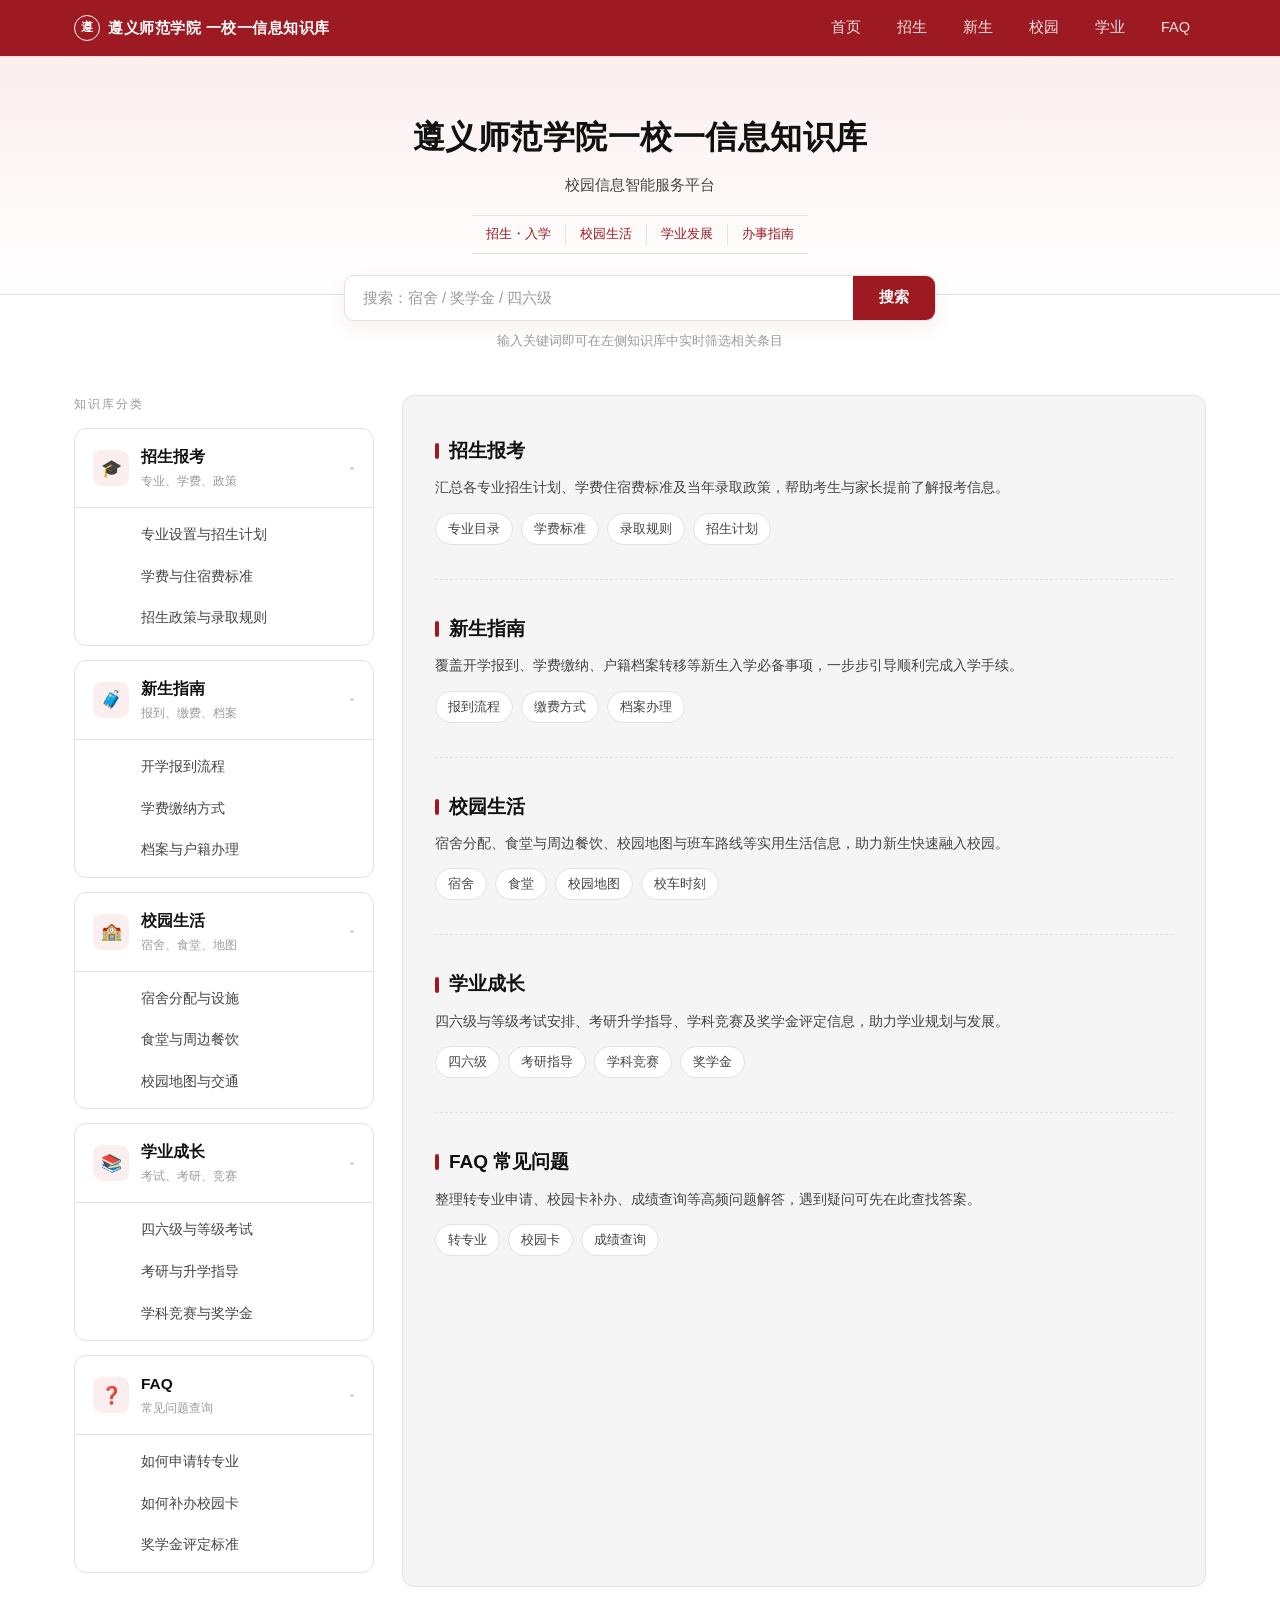
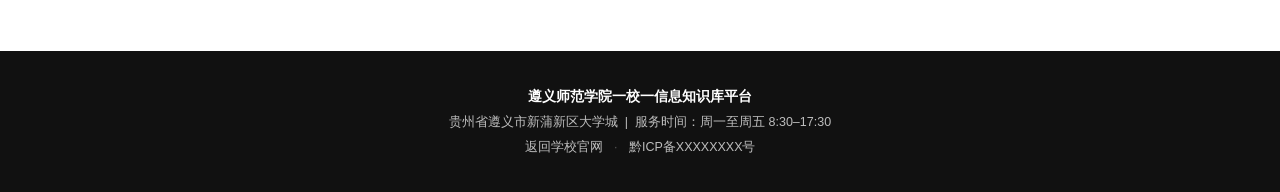
==== index.html @ 8740318f "Add files via upload" ====
<!DOCTYPE html>
<html lang="zh-CN">
<head>
<meta charset="UTF-8">
<meta name="viewport" content="width=device-width, initial-scale=1.0">
<title>遵义师范学院一校一信息知识库</title>
<style>
  :root{
    --red: #9E1A22;
    --red-dark: #7A1319;
    --red-tint: #FBEEEF;
    --grey-bg: #f5f5f5;
    --ink: #111111;
    --body: #444444;
    --line: #e6e2dd;
    --paper: #ffffff;
  }

  *{margin:0;padding:0;box-sizing:border-box;}

  body{
    font-family: "Source Han Sans SC","Noto Sans SC","PingFang SC","Microsoft YaHei",sans-serif;
    background: var(--paper);
    color: var(--body);
    line-height:1.6;
  }

  a{color:inherit;text-decoration:none;}
  ul{list-style:none;}
  button{font-family:inherit;cursor:pointer;border:none;}

  /* ============ 顶部导航 ============ */
  header.topbar{
    background: var(--red);
    position: sticky;
    top:0;
    z-index: 100;
    box-shadow: 0 1px 0 rgba(0,0,0,.08);
  }
  .topbar-inner{
    max-width:1180px;
    margin:0 auto;
    display:flex;
    align-items:center;
    justify-content:space-between;
    padding: 0 24px;
    height:56px;
  }
  .brand{
    color:#fff;
    font-weight:700;
    font-size:15px;
    letter-spacing:.5px;
    display:flex;
    align-items:center;
    gap:8px;
    white-space:nowrap;
  }
  .brand .mark{
    width:26px;height:26px;
    border:1.5px solid #fff;
    border-radius:50%;
    display:flex;align-items:center;justify-content:center;
    font-size:12px;
    flex-shrink:0;
  }
  nav.main-nav ul{
    display:flex;
    gap:4px;
  }
  nav.main-nav a{
    display:inline-block;
    color: rgba(255,255,255,.88);
    font-size:14.5px;
    padding: 18px 16px;
    position:relative;
    transition: color .18s ease, background .18s ease;
  }
  nav.main-nav a::after{
    content:"";
    position:absolute;
    left:16px;right:16px;bottom:12px;
    height:2px;
    background:#fff;
    transform: scaleX(0);
    transform-origin:center;
    transition: transform .2s ease;
  }
  nav.main-nav a:hover{ color:#fff; background: rgba(255,255,255,.08); }
  nav.main-nav a:hover::after{ transform: scaleX(1); }

  .hamburger{
    display:none;
    width:34px;height:34px;
    background:transparent;
    position:relative;
  }
  .hamburger span, .hamburger span::before, .hamburger span::after{
    content:"";
    position:absolute;
    left:7px;right:7px;
    height:2px;
    background:#fff;
  }
  .hamburger span{ top:16px; }
  .hamburger span::before{ top:-8px; }
  .hamburger span::after{ top:8px; }

  /* ============ Banner ============ */
  .banner{
    background:
      linear-gradient(180deg, var(--red-tint) 0%, #ffffff 100%);
    border-bottom:1px solid var(--line);
    padding: 56px 24px 40px;
    text-align:center;
  }
  .banner h1{
    font-size: 32px;
    color: var(--ink);
    font-weight:800;
    letter-spacing:.5px;
  }
  .banner .subtitle{
    margin-top:10px;
    font-size:15px;
    color: var(--body);
  }
  .banner .slogan{
    margin-top:18px;
    display:inline-flex;
    gap:0;
    font-size:13px;
    color: var(--red);
    border-top:1px solid var(--line);
    border-bottom:1px solid var(--line);
    padding: 8px 0;
  }
  .banner .slogan span{
    padding: 0 14px;
    border-right:1px solid var(--line);
  }
  .banner .slogan span:last-child{ border-right:none; }

  /* ============ 搜索区 ============ */
  .search-section{
    max-width: 640px;
    margin: -20px auto 0;
    padding: 0 24px 44px;
    position:relative;
  }
  .search-box{
    display:flex;
    background:#fff;
    border:1px solid var(--line);
    border-radius:10px;
    box-shadow: 0 6px 20px rgba(158,26,34,.08);
    overflow:hidden;
  }
  .search-box input{
    flex:1;
    border:none;
    outline:none;
    padding: 14px 18px;
    font-size:14.5px;
    color: var(--ink);
    background:transparent;
  }
  .search-box input::placeholder{ color:#9a9a9a; }
  .search-box button{
    background: var(--red);
    color:#fff;
    padding: 0 26px;
    font-size:14.5px;
    font-weight:600;
    transition: background .18s ease;
  }
  .search-box button:hover{ background: var(--red-dark); }
  .search-hint{
    margin-top:10px;
    font-size:12.5px;
    color:#9a9a9a;
    text-align:center;
  }
  .no-result{
    display:none;
    margin-top:12px;
    text-align:center;
    font-size:13px;
    color: var(--red);
    background: var(--red-tint);
    border:1px solid #f2d6d8;
    border-radius:8px;
    padding:10px;
  }
  .no-result.show{ display:block; }

  /* ============ 主体布局 ============ */
  .layout{
    max-width:1180px;
    margin: 0 auto;
    padding: 0 24px 64px;
    display:grid;
    grid-template-columns: 300px 1fr;
    gap: 28px;
  }

  .sidebar-heading{
    font-size:12px;
    letter-spacing: 2px;
    color:#9a9a9a;
    margin-bottom:14px;
    text-transform:uppercase;
  }

  .menu-card{
    background:#fff;
    border:1px solid var(--line);
    border-radius:12px;
    margin-bottom:14px;
    overflow:hidden;
    transition: border-color .18s ease, box-shadow .18s ease;
  }
  .menu-card:hover{
    border-color:#e3b9bc;
    box-shadow: 0 4px 16px rgba(158,26,34,.06);
  }
  .menu-card.hidden{ display:none; }

  .menu-card-head{
    display:flex;
    align-items:center;
    gap:12px;
    padding:16px 18px;
    cursor:pointer;
    user-select:none;
  }
  .menu-card-head:hover{ background: var(--grey-bg); }

  .menu-icon{
    width:36px;height:36px;
    border-radius:9px;
    background: var(--red-tint);
    color: var(--red);
    display:flex;align-items:center;justify-content:center;
    font-size:17px;
    flex-shrink:0;
  }
  .menu-title-wrap{ flex:1; }
  .menu-title{
    font-size:15.5px;
    font-weight:700;
    color: var(--ink);
  }
  .menu-sub{
    font-size:12px;
    color:#9a9a9a;
    margin-top:2px;
  }
  .menu-caret{
    color:#c4c4c4;
    font-size:12px;
    transition: transform .22s ease;
    flex-shrink:0;
  }
  .menu-card.collapsed .menu-caret{ transform: rotate(-90deg); }

  .menu-card-body{
    max-height:220px;
    overflow:hidden;
    transition: max-height .25s ease;
    border-top:1px solid var(--line);
  }
  .menu-card.collapsed .menu-card-body{
    max-height:0;
    border-top-color:transparent;
  }
  .menu-card-body ul{ padding: 6px 0; }
  .menu-card-body a{
    display:block;
    padding: 10px 18px 10px 66px;
    font-size:13.5px;
    color: var(--body);
    transition: background .15s ease, color .15s ease;
  }
  .menu-card-body a:hover{
    background: var(--red-tint);
    color: var(--red);
  }
  .menu-card-body a.dim{ display:none; }

  /* ============ 右侧内容区 ============ */
  .content-panel{
    background: var(--grey-bg);
    border:1px solid var(--line);
    border-radius:12px;
    min-height:520px;
    padding: 40px 32px;
  }
  .content-panel .section-block{
    scroll-margin-top: 76px;
    padding-bottom:34px;
    margin-bottom:34px;
    border-bottom:1px dashed var(--line);
  }
  .content-panel .section-block:last-child{
    border-bottom:none;
    margin-bottom:0;
    padding-bottom:0;
  }
  .section-block h2{
    font-size:19px;
    color: var(--ink);
    font-weight:700;
    display:flex;
    align-items:center;
    gap:10px;
    margin-bottom:10px;
  }
  .section-block h2 .bar{
    width:4px;height:16px;
    background: var(--red);
    border-radius:2px;
    display:inline-block;
  }
  .section-block p{
    font-size:14px;
    color: var(--body);
  }
  .tag-row{
    display:flex;
    flex-wrap:wrap;
    gap:8px;
    margin-top:14px;
  }
  .tag-row span{
    background:#fff;
    border:1px solid var(--line);
    color: var(--body);
    font-size:12.5px;
    padding: 5px 12px;
    border-radius:999px;
  }

  /* ============ 页脚 ============ */
  footer{
    background: var(--ink);
    color: #bdbdbd;
    padding: 32px 24px;
    text-align:center;
    font-size:12.5px;
    line-height:2;
  }
  footer .foot-title{ color:#fff; font-weight:700; font-size:13.5px; }
  footer a:hover{ color:#fff; }
  footer .divider{ margin:0 8px; color:#555; }

  /* ============ 回到顶部 ============ */
  .to-top{
    position:fixed;
    right:26px; bottom:26px;
    width:44px;height:44px;
    border-radius:50%;
    background: var(--red);
    color:#fff;
    display:flex;align-items:center;justify-content:center;
    font-size:18px;
    box-shadow: 0 6px 18px rgba(158,26,34,.35);
    opacity:0; pointer-events:none;
    transform: translateY(10px);
    transition: opacity .22s ease, transform .22s ease, background .18s ease;
  }
  .to-top.show{ opacity:1; pointer-events:auto; transform:translateY(0); }
  .to-top:hover{ background: var(--red-dark); }

  /* ============ 响应式 ============ */
  @media (max-width: 860px){
    .layout{ grid-template-columns: 1fr; }
    nav.main-nav{
      display:none;
      position:absolute;
      top:56px; left:0; right:0;
      background: var(--red-dark);
      flex-direction:column;
    }
    nav.main-nav.open{ display:flex; }
    nav.main-nav ul{ flex-direction:column; width:100%; }
    nav.main-nav a{ padding:14px 24px; }
    nav.main-nav a::after{ display:none; }
    .hamburger{ display:block; }
    .banner h1{ font-size:24px; }
    .content-panel{ padding: 26px 20px; }
  }
</style>
</head>
<body>

<header class="topbar">
  <div class="topbar-inner">
    <div class="brand"><span class="mark">遵</span>遵义师范学院&nbsp;一校一信息知识库</div>
    <nav class="main-nav" id="mainNav">
      <ul>
        <li><a href="#top">首页</a></li>
        <li><a href="#cat-admission">招生</a></li>
        <li><a href="#cat-freshman">新生</a></li>
        <li><a href="#cat-campus">校园</a></li>
        <li><a href="#cat-academic">学业</a></li>
        <li><a href="#cat-faq">FAQ</a></li>
      </ul>
    </nav>
    <button class="hamburger" id="hamburgerBtn" aria-label="菜单"><span></span></button>
  </div>
</header>

<div id="top"></div>

<section class="banner">
  <h1>遵义师范学院一校一信息知识库</h1>
  <p class="subtitle">校园信息智能服务平台</p>
  <div class="slogan">
    <span>招生・入学</span><span>校园生活</span><span>学业发展</span><span>办事指南</span>
  </div>
</section>

<section class="search-section">
  <div class="search-box">
    <input type="text" id="searchInput" placeholder="搜索：宿舍 / 奖学金 / 四六级">
    <button id="searchBtn">搜索</button>
  </div>
  <p class="search-hint">输入关键词即可在左侧知识库中实时筛选相关条目</p>
  <div class="no-result" id="noResult">暂无相关内容，换个关键词试试～</div>
</section>

<div class="layout">

  <!-- 左侧功能菜单 -->
  <aside>
    <p class="sidebar-heading">知识库分类</p>

    <div class="menu-card" id="cat-admission" data-keywords="招生 报考 专业 学费 政策 录取 分数线">
      <div class="menu-card-head">
        <div class="menu-icon">🎓</div>
        <div class="menu-title-wrap">
          <div class="menu-title">招生报考</div>
          <div class="menu-sub">专业、学费、政策</div>
        </div>
        <div class="menu-caret">▾</div>
      </div>
      <div class="menu-card-body">
        <ul>
          <li><a href="#cat-admission">专业设置与招生计划</a></li>
          <li><a href="#cat-admission">学费与住宿费标准</a></li>
          <li><a href="#cat-admission">招生政策与录取规则</a></li>
        </ul>
      </div>
    </div>

    <div class="menu-card" id="cat-freshman" data-keywords="新生 报到 缴费 档案 入学">
      <div class="menu-card-head">
        <div class="menu-icon">🧳</div>
        <div class="menu-title-wrap">
          <div class="menu-title">新生指南</div>
          <div class="menu-sub">报到、缴费、档案</div>
        </div>
        <div class="menu-caret">▾</div>
      </div>
      <div class="menu-card-body">
        <ul>
          <li><a href="#cat-freshman">开学报到流程</a></li>
          <li><a href="#cat-freshman">学费缴纳方式</a></li>
          <li><a href="#cat-freshman">档案与户籍办理</a></li>
        </ul>
      </div>
    </div>

    <div class="menu-card" id="cat-campus" data-keywords="校园 宿舍 食堂 地图 生活">
      <div class="menu-card-head">
        <div class="menu-icon">🏫</div>
        <div class="menu-title-wrap">
          <div class="menu-title">校园生活</div>
          <div class="menu-sub">宿舍、食堂、地图</div>
        </div>
        <div class="menu-caret">▾</div>
      </div>
      <div class="menu-card-body">
        <ul>
          <li><a href="#cat-campus">宿舍分配与设施</a></li>
          <li><a href="#cat-campus">食堂与周边餐饮</a></li>
          <li><a href="#cat-campus">校园地图与交通</a></li>
        </ul>
      </div>
    </div>

    <div class="menu-card" id="cat-academic" data-keywords="学业 考试 考研 竞赛 四六级 成长">
      <div class="menu-card-head">
        <div class="menu-icon">📚</div>
        <div class="menu-title-wrap">
          <div class="menu-title">学业成长</div>
          <div class="menu-sub">考试、考研、竞赛</div>
        </div>
        <div class="menu-caret">▾</div>
      </div>
      <div class="menu-card-body">
        <ul>
          <li><a href="#cat-academic">四六级与等级考试</a></li>
          <li><a href="#cat-academic">考研与升学指导</a></li>
          <li><a href="#cat-academic">学科竞赛与奖学金</a></li>
        </ul>
      </div>
    </div>

    <div class="menu-card" id="cat-faq" data-keywords="faq 常见问题 查询">
      <div class="menu-card-head">
        <div class="menu-icon">❓</div>
        <div class="menu-title-wrap">
          <div class="menu-title">FAQ</div>
          <div class="menu-sub">常见问题查询</div>
        </div>
        <div class="menu-caret">▾</div>
      </div>
      <div class="menu-card-body">
        <ul>
          <li><a href="#cat-faq">如何申请转专业</a></li>
          <li><a href="#cat-faq">如何补办校园卡</a></li>
          <li><a href="#cat-faq">奖学金评定标准</a></li>
        </ul>
      </div>
    </div>
  </aside>

  <!-- 右侧内容展示区 -->
  <main class="content-panel">

    <div class="section-block">
      <h2><span class="bar"></span>招生报考</h2>
      <p>汇总各专业招生计划、学费住宿费标准及当年录取政策，帮助考生与家长提前了解报考信息。</p>
      <div class="tag-row"><span>专业目录</span><span>学费标准</span><span>录取规则</span><span>招生计划</span></div>
    </div>

    <div class="section-block">
      <h2><span class="bar"></span>新生指南</h2>
      <p>覆盖开学报到、学费缴纳、户籍档案转移等新生入学必备事项，一步步引导顺利完成入学手续。</p>
      <div class="tag-row"><span>报到流程</span><span>缴费方式</span><span>档案办理</span></div>
    </div>

    <div class="section-block">
      <h2><span class="bar"></span>校园生活</h2>
      <p>宿舍分配、食堂与周边餐饮、校园地图与班车路线等实用生活信息，助力新生快速融入校园。</p>
      <div class="tag-row"><span>宿舍</span><span>食堂</span><span>校园地图</span><span>校车时刻</span></div>
    </div>

    <div class="section-block">
      <h2><span class="bar"></span>学业成长</h2>
      <p>四六级与等级考试安排、考研升学指导、学科竞赛及奖学金评定信息，助力学业规划与发展。</p>
      <div class="tag-row"><span>四六级</span><span>考研指导</span><span>学科竞赛</span><span>奖学金</span></div>
    </div>

    <div class="section-block">
      <h2><span class="bar"></span>FAQ 常见问题</h2>
      <p>整理转专业申请、校园卡补办、成绩查询等高频问题解答，遇到疑问可先在此查找答案。</p>
      <div class="tag-row"><span>转专业</span><span>校园卡</span><span>成绩查询</span></div>
    </div>

  </main>
</div>

<footer>
  <p class="foot-title">遵义师范学院一校一信息知识库平台</p>
  <p>贵州省遵义市新蒲新区大学城&nbsp;&nbsp;|&nbsp;&nbsp;服务时间：周一至周五 8:30–17:30</p>
  <p>
    <a href="#top">返回学校官网</a>
    <span class="divider">·</span>
    <a href="#top">黔ICP备XXXXXXXX号</a>
  </p>
</footer>

<button class="to-top" id="toTopBtn" aria-label="回到顶部">↑</button>

<script>
  // 汉堡菜单
  const hamburgerBtn = document.getElementById('hamburgerBtn');
  const mainNav = document.getElementById('mainNav');
  hamburgerBtn.addEventListener('click', () => {
    mainNav.classList.toggle('open');
  });
  mainNav.querySelectorAll('a').forEach(a => {
    a.addEventListener('click', () => mainNav.classList.remove('open'));
  });

  // 菜单折叠展开
  document.querySelectorAll('.menu-card-head').forEach(head => {
    head.addEventListener('click', () => {
      head.parentElement.classList.toggle('collapsed');
    });
  });

  // 搜索筛选
  const searchInput = document.getElementById('searchInput');
  const searchBtn = document.getElementById('searchBtn');
  const noResult = document.getElementById('noResult');
  const cards = document.querySelectorAll('.menu-card');

  function runSearch(){
    const kw = searchInput.value.trim().toLowerCase();
    let visibleCount = 0;

    cards.forEach(card => {
      const keywords = (card.dataset.keywords || '').toLowerCase();
      const titleText = card.querySelector('.menu-title').textContent.toLowerCase();
      const subText = card.querySelector('.menu-sub').textContent.toLowerCase();
      const links = card.querySelectorAll('.menu-card-body a');

      let cardMatches = false;

      if(kw === ''){
        card.classList.remove('hidden');
        card.classList.remove('collapsed');
        links.forEach(a => a.classList.remove('dim'));
        cardMatches = true;
      } else {
        const headMatch = keywords.includes(kw) || titleText.includes(kw) || subText.includes(kw);
        let anyLinkMatch = false;

        links.forEach(a => {
          const linkMatch = a.textContent.toLowerCase().includes(kw);
          if(linkMatch) anyLinkMatch = true;
          a.classList.toggle('dim', !(linkMatch || headMatch));
        });

        cardMatches = headMatch || anyLinkMatch;
        card.classList.toggle('hidden', !cardMatches);
        if(cardMatches) card.classList.remove('collapsed');
      }

      if(cardMatches) visibleCount++;
    });

    noResult.classList.toggle('show', visibleCount === 0);
  }

  searchBtn.addEventListener('click', runSearch);
  searchInput.addEventListener('input', runSearch);
  searchInput.addEventListener('keydown', e => { if(e.key === 'Enter') runSearch(); });

  // 回到顶部
  const toTopBtn = document.getElementById('toTopBtn');
  window.addEventListener('scroll', () => {
    toTopBtn.classList.toggle('show', window.scrollY > 400);
  });
  toTopBtn.addEventListener('click', () => {
    window.scrollTo({ top: 0, behavior: 'smooth' });
  });

  // 导航锚点平滑滚动
  document.querySelectorAll('nav.main-nav a, .search-hint').forEach(a=>{});
  document.querySelectorAll('a[href^="#"]').forEach(a => {
    a.addEventListener('click', e => {
      const id = a.getAttribute('href');
      const target = document.querySelector(id);
      if(target){
        e.preventDefault();
        window.scrollTo({ top: target.getBoundingClientRect().top + window.scrollY - 66, behavior:'smooth' });
      }
    });
  });
</script>

</body>
</html>
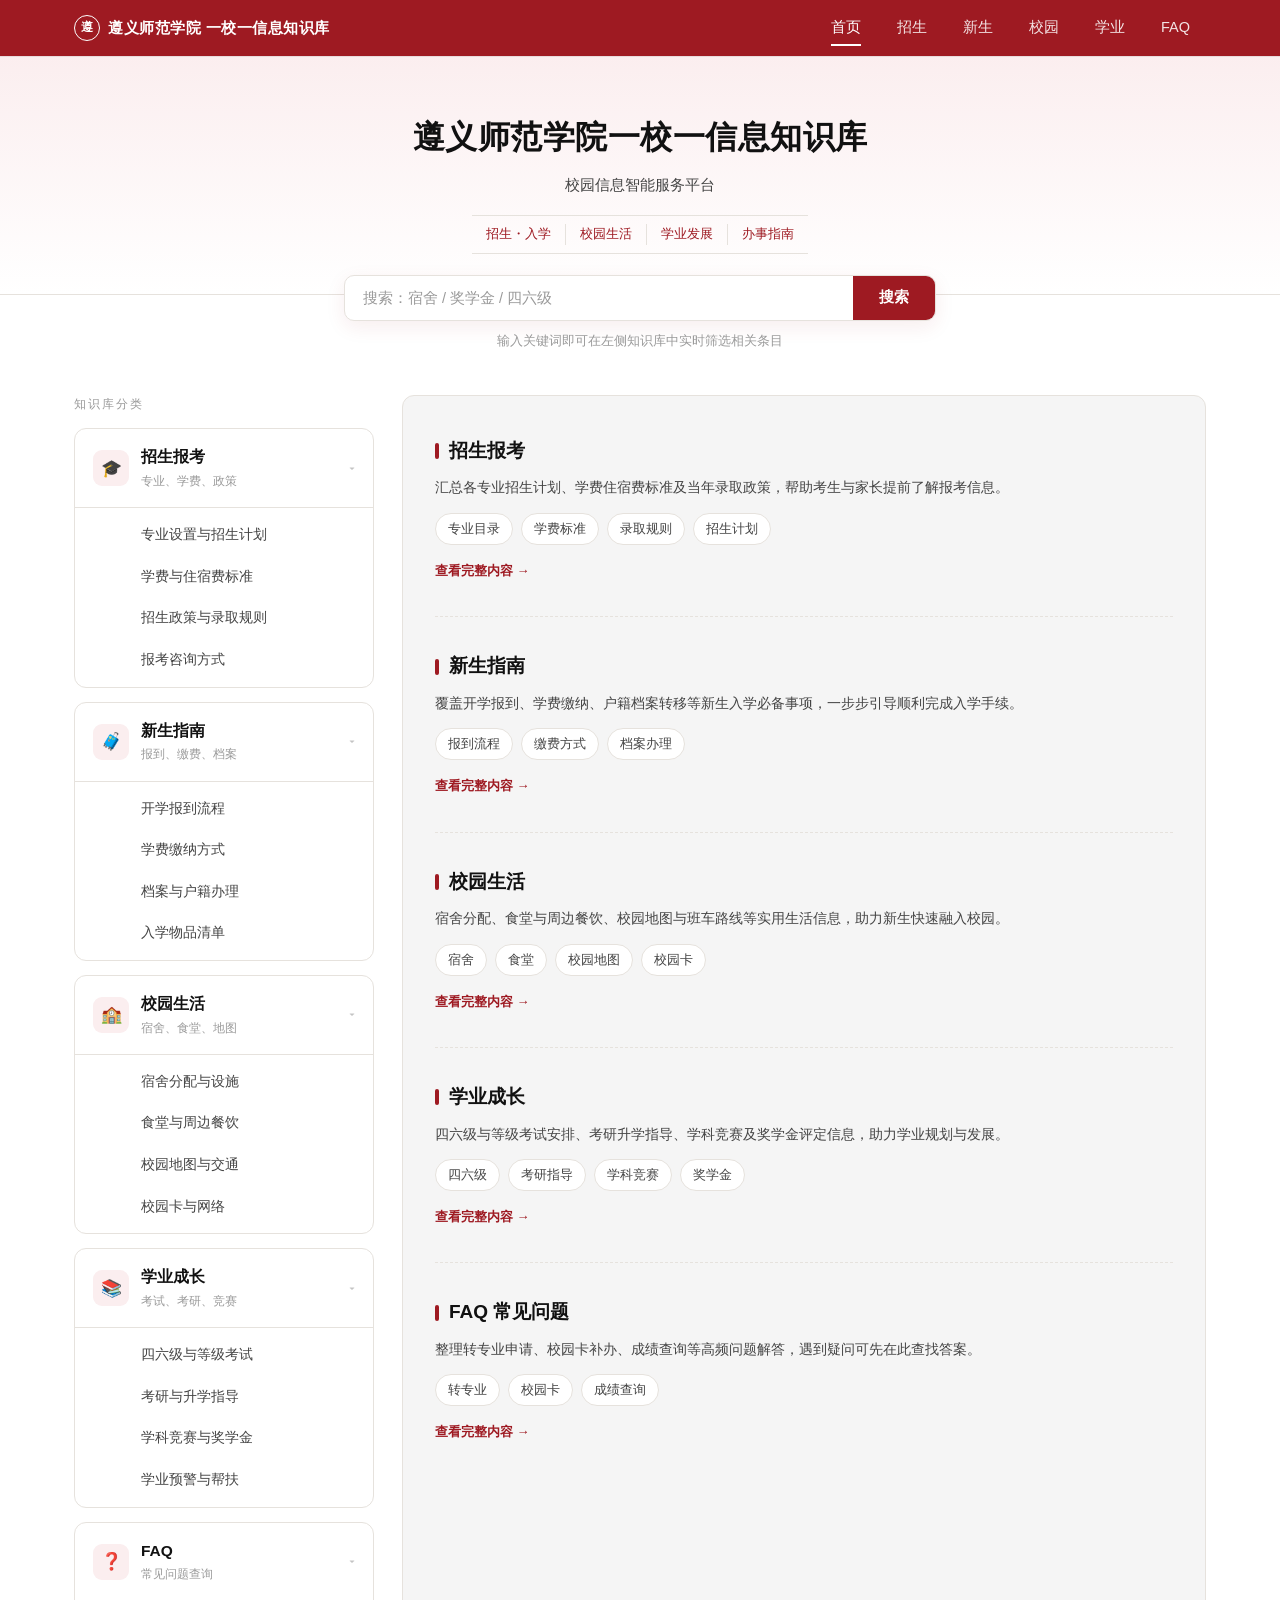
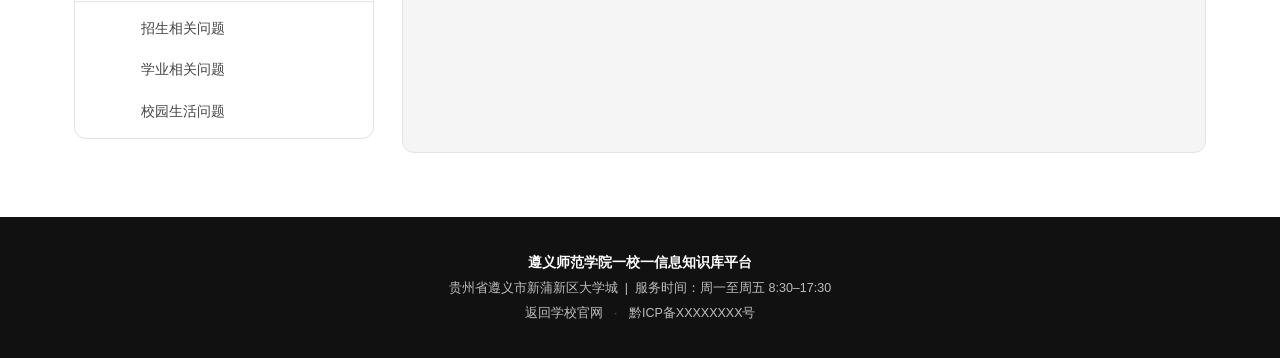
==== commit a337a07b: "Add files via upload" ====
--- a/index.html
+++ b/index.html
@@ -4,393 +4,7 @@
 <meta charset="UTF-8">
 <meta name="viewport" content="width=device-width, initial-scale=1.0">
 <title>遵义师范学院一校一信息知识库</title>
-<style>
-  :root{
-    --red: #9E1A22;
-    --red-dark: #7A1319;
-    --red-tint: #FBEEEF;
-    --grey-bg: #f5f5f5;
-    --ink: #111111;
-    --body: #444444;
-    --line: #e6e2dd;
-    --paper: #ffffff;
-  }
-
-  *{margin:0;padding:0;box-sizing:border-box;}
-
-  body{
-    font-family: "Source Han Sans SC","Noto Sans SC","PingFang SC","Microsoft YaHei",sans-serif;
-    background: var(--paper);
-    color: var(--body);
-    line-height:1.6;
-  }
-
-  a{color:inherit;text-decoration:none;}
-  ul{list-style:none;}
-  button{font-family:inherit;cursor:pointer;border:none;}
-
-  /* ============ 顶部导航 ============ */
-  header.topbar{
-    background: var(--red);
-    position: sticky;
-    top:0;
-    z-index: 100;
-    box-shadow: 0 1px 0 rgba(0,0,0,.08);
-  }
-  .topbar-inner{
-    max-width:1180px;
-    margin:0 auto;
-    display:flex;
-    align-items:center;
-    justify-content:space-between;
-    padding: 0 24px;
-    height:56px;
-  }
-  .brand{
-    color:#fff;
-    font-weight:700;
-    font-size:15px;
-    letter-spacing:.5px;
-    display:flex;
-    align-items:center;
-    gap:8px;
-    white-space:nowrap;
-  }
-  .brand .mark{
-    width:26px;height:26px;
-    border:1.5px solid #fff;
-    border-radius:50%;
-    display:flex;align-items:center;justify-content:center;
-    font-size:12px;
-    flex-shrink:0;
-  }
-  nav.main-nav ul{
-    display:flex;
-    gap:4px;
-  }
-  nav.main-nav a{
-    display:inline-block;
-    color: rgba(255,255,255,.88);
-    font-size:14.5px;
-    padding: 18px 16px;
-    position:relative;
-    transition: color .18s ease, background .18s ease;
-  }
-  nav.main-nav a::after{
-    content:"";
-    position:absolute;
-    left:16px;right:16px;bottom:12px;
-    height:2px;
-    background:#fff;
-    transform: scaleX(0);
-    transform-origin:center;
-    transition: transform .2s ease;
-  }
-  nav.main-nav a:hover{ color:#fff; background: rgba(255,255,255,.08); }
-  nav.main-nav a:hover::after{ transform: scaleX(1); }
-
-  .hamburger{
-    display:none;
-    width:34px;height:34px;
-    background:transparent;
-    position:relative;
-  }
-  .hamburger span, .hamburger span::before, .hamburger span::after{
-    content:"";
-    position:absolute;
-    left:7px;right:7px;
-    height:2px;
-    background:#fff;
-  }
-  .hamburger span{ top:16px; }
-  .hamburger span::before{ top:-8px; }
-  .hamburger span::after{ top:8px; }
-
-  /* ============ Banner ============ */
-  .banner{
-    background:
-      linear-gradient(180deg, var(--red-tint) 0%, #ffffff 100%);
-    border-bottom:1px solid var(--line);
-    padding: 56px 24px 40px;
-    text-align:center;
-  }
-  .banner h1{
-    font-size: 32px;
-    color: var(--ink);
-    font-weight:800;
-    letter-spacing:.5px;
-  }
-  .banner .subtitle{
-    margin-top:10px;
-    font-size:15px;
-    color: var(--body);
-  }
-  .banner .slogan{
-    margin-top:18px;
-    display:inline-flex;
-    gap:0;
-    font-size:13px;
-    color: var(--red);
-    border-top:1px solid var(--line);
-    border-bottom:1px solid var(--line);
-    padding: 8px 0;
-  }
-  .banner .slogan span{
-    padding: 0 14px;
-    border-right:1px solid var(--line);
-  }
-  .banner .slogan span:last-child{ border-right:none; }
-
-  /* ============ 搜索区 ============ */
-  .search-section{
-    max-width: 640px;
-    margin: -20px auto 0;
-    padding: 0 24px 44px;
-    position:relative;
-  }
-  .search-box{
-    display:flex;
-    background:#fff;
-    border:1px solid var(--line);
-    border-radius:10px;
-    box-shadow: 0 6px 20px rgba(158,26,34,.08);
-    overflow:hidden;
-  }
-  .search-box input{
-    flex:1;
-    border:none;
-    outline:none;
-    padding: 14px 18px;
-    font-size:14.5px;
-    color: var(--ink);
-    background:transparent;
-  }
-  .search-box input::placeholder{ color:#9a9a9a; }
-  .search-box button{
-    background: var(--red);
-    color:#fff;
-    padding: 0 26px;
-    font-size:14.5px;
-    font-weight:600;
-    transition: background .18s ease;
-  }
-  .search-box button:hover{ background: var(--red-dark); }
-  .search-hint{
-    margin-top:10px;
-    font-size:12.5px;
-    color:#9a9a9a;
-    text-align:center;
-  }
-  .no-result{
-    display:none;
-    margin-top:12px;
-    text-align:center;
-    font-size:13px;
-    color: var(--red);
-    background: var(--red-tint);
-    border:1px solid #f2d6d8;
-    border-radius:8px;
-    padding:10px;
-  }
-  .no-result.show{ display:block; }
-
-  /* ============ 主体布局 ============ */
-  .layout{
-    max-width:1180px;
-    margin: 0 auto;
-    padding: 0 24px 64px;
-    display:grid;
-    grid-template-columns: 300px 1fr;
-    gap: 28px;
-  }
-
-  .sidebar-heading{
-    font-size:12px;
-    letter-spacing: 2px;
-    color:#9a9a9a;
-    margin-bottom:14px;
-    text-transform:uppercase;
-  }
-
-  .menu-card{
-    background:#fff;
-    border:1px solid var(--line);
-    border-radius:12px;
-    margin-bottom:14px;
-    overflow:hidden;
-    transition: border-color .18s ease, box-shadow .18s ease;
-  }
-  .menu-card:hover{
-    border-color:#e3b9bc;
-    box-shadow: 0 4px 16px rgba(158,26,34,.06);
-  }
-  .menu-card.hidden{ display:none; }
-
-  .menu-card-head{
-    display:flex;
-    align-items:center;
-    gap:12px;
-    padding:16px 18px;
-    cursor:pointer;
-    user-select:none;
-  }
-  .menu-card-head:hover{ background: var(--grey-bg); }
-
-  .menu-icon{
-    width:36px;height:36px;
-    border-radius:9px;
-    background: var(--red-tint);
-    color: var(--red);
-    display:flex;align-items:center;justify-content:center;
-    font-size:17px;
-    flex-shrink:0;
-  }
-  .menu-title-wrap{ flex:1; }
-  .menu-title{
-    font-size:15.5px;
-    font-weight:700;
-    color: var(--ink);
-  }
-  .menu-sub{
-    font-size:12px;
-    color:#9a9a9a;
-    margin-top:2px;
-  }
-  .menu-caret{
-    color:#c4c4c4;
-    font-size:12px;
-    transition: transform .22s ease;
-    flex-shrink:0;
-  }
-  .menu-card.collapsed .menu-caret{ transform: rotate(-90deg); }
-
-  .menu-card-body{
-    max-height:220px;
-    overflow:hidden;
-    transition: max-height .25s ease;
-    border-top:1px solid var(--line);
-  }
-  .menu-card.collapsed .menu-card-body{
-    max-height:0;
-    border-top-color:transparent;
-  }
-  .menu-card-body ul{ padding: 6px 0; }
-  .menu-card-body a{
-    display:block;
-    padding: 10px 18px 10px 66px;
-    font-size:13.5px;
-    color: var(--body);
-    transition: background .15s ease, color .15s ease;
-  }
-  .menu-card-body a:hover{
-    background: var(--red-tint);
-    color: var(--red);
-  }
-  .menu-card-body a.dim{ display:none; }
-
-  /* ============ 右侧内容区 ============ */
-  .content-panel{
-    background: var(--grey-bg);
-    border:1px solid var(--line);
-    border-radius:12px;
-    min-height:520px;
-    padding: 40px 32px;
-  }
-  .content-panel .section-block{
-    scroll-margin-top: 76px;
-    padding-bottom:34px;
-    margin-bottom:34px;
-    border-bottom:1px dashed var(--line);
-  }
-  .content-panel .section-block:last-child{
-    border-bottom:none;
-    margin-bottom:0;
-    padding-bottom:0;
-  }
-  .section-block h2{
-    font-size:19px;
-    color: var(--ink);
-    font-weight:700;
-    display:flex;
-    align-items:center;
-    gap:10px;
-    margin-bottom:10px;
-  }
-  .section-block h2 .bar{
-    width:4px;height:16px;
-    background: var(--red);
-    border-radius:2px;
-    display:inline-block;
-  }
-  .section-block p{
-    font-size:14px;
-    color: var(--body);
-  }
-  .tag-row{
-    display:flex;
-    flex-wrap:wrap;
-    gap:8px;
-    margin-top:14px;
-  }
-  .tag-row span{
-    background:#fff;
-    border:1px solid var(--line);
-    color: var(--body);
-    font-size:12.5px;
-    padding: 5px 12px;
-    border-radius:999px;
-  }
-
-  /* ============ 页脚 ============ */
-  footer{
-    background: var(--ink);
-    color: #bdbdbd;
-    padding: 32px 24px;
-    text-align:center;
-    font-size:12.5px;
-    line-height:2;
-  }
-  footer .foot-title{ color:#fff; font-weight:700; font-size:13.5px; }
-  footer a:hover{ color:#fff; }
-  footer .divider{ margin:0 8px; color:#555; }
-
-  /* ============ 回到顶部 ============ */
-  .to-top{
-    position:fixed;
-    right:26px; bottom:26px;
-    width:44px;height:44px;
-    border-radius:50%;
-    background: var(--red);
-    color:#fff;
-    display:flex;align-items:center;justify-content:center;
-    font-size:18px;
-    box-shadow: 0 6px 18px rgba(158,26,34,.35);
-    opacity:0; pointer-events:none;
-    transform: translateY(10px);
-    transition: opacity .22s ease, transform .22s ease, background .18s ease;
-  }
-  .to-top.show{ opacity:1; pointer-events:auto; transform:translateY(0); }
-  .to-top:hover{ background: var(--red-dark); }
-
-  /* ============ 响应式 ============ */
-  @media (max-width: 860px){
-    .layout{ grid-template-columns: 1fr; }
-    nav.main-nav{
-      display:none;
-      position:absolute;
-      top:56px; left:0; right:0;
-      background: var(--red-dark);
-      flex-direction:column;
-    }
-    nav.main-nav.open{ display:flex; }
-    nav.main-nav ul{ flex-direction:column; width:100%; }
-    nav.main-nav a{ padding:14px 24px; }
-    nav.main-nav a::after{ display:none; }
-    .hamburger{ display:block; }
-    .banner h1{ font-size:24px; }
-    .content-panel{ padding: 26px 20px; }
-  }
-</style>
+<link rel="stylesheet" href="assets/style.css">
 </head>
 <body>
 
@@ -399,12 +13,12 @@
     <div class="brand"><span class="mark">遵</span>遵义师范学院&nbsp;一校一信息知识库</div>
     <nav class="main-nav" id="mainNav">
       <ul>
-        <li><a href="#top">首页</a></li>
-        <li><a href="#cat-admission">招生</a></li>
-        <li><a href="#cat-freshman">新生</a></li>
-        <li><a href="#cat-campus">校园</a></li>
-        <li><a href="#cat-academic">学业</a></li>
-        <li><a href="#cat-faq">FAQ</a></li>
+        <li><a href="index.html" class="active">首页</a></li>
+        <li><a href="admission.html">招生</a></li>
+        <li><a href="freshman.html">新生</a></li>
+        <li><a href="campus.html">校园</a></li>
+        <li><a href="academic.html">学业</a></li>
+        <li><a href="faq.html">FAQ</a></li>
       </ul>
     </nav>
     <button class="hamburger" id="hamburgerBtn" aria-label="菜单"><span></span></button>
@@ -436,7 +50,7 @@
   <aside>
     <p class="sidebar-heading">知识库分类</p>
 
-    <div class="menu-card" id="cat-admission" data-keywords="招生 报考 专业 学费 政策 录取 分数线">
+    <div class="menu-card" data-keywords="招生 报考 专业 学费 政策 录取 分数线">
       <div class="menu-card-head">
         <div class="menu-icon">🎓</div>
         <div class="menu-title-wrap">
@@ -447,14 +61,15 @@
       </div>
       <div class="menu-card-body">
         <ul>
-          <li><a href="#cat-admission">专业设置与招生计划</a></li>
-          <li><a href="#cat-admission">学费与住宿费标准</a></li>
-          <li><a href="#cat-admission">招生政策与录取规则</a></li>
-        </ul>
-      </div>
-    </div>
-
-    <div class="menu-card" id="cat-freshman" data-keywords="新生 报到 缴费 档案 入学">
+          <li><a href="admission.html#majors">专业设置与招生计划</a></li>
+          <li><a href="admission.html#fees">学费与住宿费标准</a></li>
+          <li><a href="admission.html#policy">招生政策与录取规则</a></li>
+          <li><a href="admission.html#consult">报考咨询方式</a></li>
+        </ul>
+      </div>
+    </div>
+
+    <div class="menu-card" data-keywords="新生 报到 缴费 档案 入学">
       <div class="menu-card-head">
         <div class="menu-icon">🧳</div>
         <div class="menu-title-wrap">
@@ -465,14 +80,15 @@
       </div>
       <div class="menu-card-body">
         <ul>
-          <li><a href="#cat-freshman">开学报到流程</a></li>
-          <li><a href="#cat-freshman">学费缴纳方式</a></li>
-          <li><a href="#cat-freshman">档案与户籍办理</a></li>
-        </ul>
-      </div>
-    </div>
-
-    <div class="menu-card" id="cat-campus" data-keywords="校园 宿舍 食堂 地图 生活">
+          <li><a href="freshman.html#checkin">开学报到流程</a></li>
+          <li><a href="freshman.html#payment">学费缴纳方式</a></li>
+          <li><a href="freshman.html#archive">档案与户籍办理</a></li>
+          <li><a href="freshman.html#checklist">入学物品清单</a></li>
+        </ul>
+      </div>
+    </div>
+
+    <div class="menu-card" data-keywords="校园 宿舍 食堂 地图 生活">
       <div class="menu-card-head">
         <div class="menu-icon">🏫</div>
         <div class="menu-title-wrap">
@@ -483,14 +99,15 @@
       </div>
       <div class="menu-card-body">
         <ul>
-          <li><a href="#cat-campus">宿舍分配与设施</a></li>
-          <li><a href="#cat-campus">食堂与周边餐饮</a></li>
-          <li><a href="#cat-campus">校园地图与交通</a></li>
-        </ul>
-      </div>
-    </div>
-
-    <div class="menu-card" id="cat-academic" data-keywords="学业 考试 考研 竞赛 四六级 成长">
+          <li><a href="campus.html#dorm">宿舍分配与设施</a></li>
+          <li><a href="campus.html#canteen">食堂与周边餐饮</a></li>
+          <li><a href="campus.html#map">校园地图与交通</a></li>
+          <li><a href="campus.html#card">校园卡与网络</a></li>
+        </ul>
+      </div>
+    </div>
+
+    <div class="menu-card" data-keywords="学业 考试 考研 竞赛 四六级 成长">
       <div class="menu-card-head">
         <div class="menu-icon">📚</div>
         <div class="menu-title-wrap">
@@ -501,14 +118,15 @@
       </div>
       <div class="menu-card-body">
         <ul>
-          <li><a href="#cat-academic">四六级与等级考试</a></li>
-          <li><a href="#cat-academic">考研与升学指导</a></li>
-          <li><a href="#cat-academic">学科竞赛与奖学金</a></li>
-        </ul>
-      </div>
-    </div>
-
-    <div class="menu-card" id="cat-faq" data-keywords="faq 常见问题 查询">
+          <li><a href="academic.html#cet">四六级与等级考试</a></li>
+          <li><a href="academic.html#postgrad">考研与升学指导</a></li>
+          <li><a href="academic.html#contest">学科竞赛与奖学金</a></li>
+          <li><a href="academic.html#warning">学业预警与帮扶</a></li>
+        </ul>
+      </div>
+    </div>
+
+    <div class="menu-card" data-keywords="faq 常见问题 查询">
       <div class="menu-card-head">
         <div class="menu-icon">❓</div>
         <div class="menu-title-wrap">
@@ -519,9 +137,9 @@
       </div>
       <div class="menu-card-body">
         <ul>
-          <li><a href="#cat-faq">如何申请转专业</a></li>
-          <li><a href="#cat-faq">如何补办校园卡</a></li>
-          <li><a href="#cat-faq">奖学金评定标准</a></li>
+          <li><a href="faq.html#admission">招生相关问题</a></li>
+          <li><a href="faq.html#academic">学业相关问题</a></li>
+          <li><a href="faq.html#campus">校园生活问题</a></li>
         </ul>
       </div>
     </div>
@@ -534,30 +152,35 @@
       <h2><span class="bar"></span>招生报考</h2>
       <p>汇总各专业招生计划、学费住宿费标准及当年录取政策，帮助考生与家长提前了解报考信息。</p>
       <div class="tag-row"><span>专业目录</span><span>学费标准</span><span>录取规则</span><span>招生计划</span></div>
+      <a class="read-more" href="admission.html">查看完整内容 →</a>
     </div>
 
     <div class="section-block">
       <h2><span class="bar"></span>新生指南</h2>
       <p>覆盖开学报到、学费缴纳、户籍档案转移等新生入学必备事项，一步步引导顺利完成入学手续。</p>
       <div class="tag-row"><span>报到流程</span><span>缴费方式</span><span>档案办理</span></div>
+      <a class="read-more" href="freshman.html">查看完整内容 →</a>
     </div>
 
     <div class="section-block">
       <h2><span class="bar"></span>校园生活</h2>
       <p>宿舍分配、食堂与周边餐饮、校园地图与班车路线等实用生活信息，助力新生快速融入校园。</p>
-      <div class="tag-row"><span>宿舍</span><span>食堂</span><span>校园地图</span><span>校车时刻</span></div>
+      <div class="tag-row"><span>宿舍</span><span>食堂</span><span>校园地图</span><span>校园卡</span></div>
+      <a class="read-more" href="campus.html">查看完整内容 →</a>
     </div>
 
     <div class="section-block">
       <h2><span class="bar"></span>学业成长</h2>
       <p>四六级与等级考试安排、考研升学指导、学科竞赛及奖学金评定信息，助力学业规划与发展。</p>
       <div class="tag-row"><span>四六级</span><span>考研指导</span><span>学科竞赛</span><span>奖学金</span></div>
+      <a class="read-more" href="academic.html">查看完整内容 →</a>
     </div>
 
     <div class="section-block">
       <h2><span class="bar"></span>FAQ 常见问题</h2>
       <p>整理转专业申请、校园卡补办、成绩查询等高频问题解答，遇到疑问可先在此查找答案。</p>
       <div class="tag-row"><span>转专业</span><span>校园卡</span><span>成绩查询</span></div>
+      <a class="read-more" href="faq.html">查看完整内容 →</a>
     </div>
 
   </main>
@@ -575,94 +198,6 @@
 
 <button class="to-top" id="toTopBtn" aria-label="回到顶部">↑</button>
 
-<script>
-  // 汉堡菜单
-  const hamburgerBtn = document.getElementById('hamburgerBtn');
-  const mainNav = document.getElementById('mainNav');
-  hamburgerBtn.addEventListener('click', () => {
-    mainNav.classList.toggle('open');
-  });
-  mainNav.querySelectorAll('a').forEach(a => {
-    a.addEventListener('click', () => mainNav.classList.remove('open'));
-  });
-
-  // 菜单折叠展开
-  document.querySelectorAll('.menu-card-head').forEach(head => {
-    head.addEventListener('click', () => {
-      head.parentElement.classList.toggle('collapsed');
-    });
-  });
-
-  // 搜索筛选
-  const searchInput = document.getElementById('searchInput');
-  const searchBtn = document.getElementById('searchBtn');
-  const noResult = document.getElementById('noResult');
-  const cards = document.querySelectorAll('.menu-card');
-
-  function runSearch(){
-    const kw = searchInput.value.trim().toLowerCase();
-    let visibleCount = 0;
-
-    cards.forEach(card => {
-      const keywords = (card.dataset.keywords || '').toLowerCase();
-      const titleText = card.querySelector('.menu-title').textContent.toLowerCase();
-      const subText = card.querySelector('.menu-sub').textContent.toLowerCase();
-      const links = card.querySelectorAll('.menu-card-body a');
-
-      let cardMatches = false;
-
-      if(kw === ''){
-        card.classList.remove('hidden');
-        card.classList.remove('collapsed');
-        links.forEach(a => a.classList.remove('dim'));
-        cardMatches = true;
-      } else {
-        const headMatch = keywords.includes(kw) || titleText.includes(kw) || subText.includes(kw);
-        let anyLinkMatch = false;
-
-        links.forEach(a => {
-          const linkMatch = a.textContent.toLowerCase().includes(kw);
-          if(linkMatch) anyLinkMatch = true;
-          a.classList.toggle('dim', !(linkMatch || headMatch));
-        });
-
-        cardMatches = headMatch || anyLinkMatch;
-        card.classList.toggle('hidden', !cardMatches);
-        if(cardMatches) card.classList.remove('collapsed');
-      }
-
-      if(cardMatches) visibleCount++;
-    });
-
-    noResult.classList.toggle('show', visibleCount === 0);
-  }
-
-  searchBtn.addEventListener('click', runSearch);
-  searchInput.addEventListener('input', runSearch);
-  searchInput.addEventListener('keydown', e => { if(e.key === 'Enter') runSearch(); });
-
-  // 回到顶部
-  const toTopBtn = document.getElementById('toTopBtn');
-  window.addEventListener('scroll', () => {
-    toTopBtn.classList.toggle('show', window.scrollY > 400);
-  });
-  toTopBtn.addEventListener('click', () => {
-    window.scrollTo({ top: 0, behavior: 'smooth' });
-  });
-
-  // 导航锚点平滑滚动
-  document.querySelectorAll('nav.main-nav a, .search-hint').forEach(a=>{});
-  document.querySelectorAll('a[href^="#"]').forEach(a => {
-    a.addEventListener('click', e => {
-      const id = a.getAttribute('href');
-      const target = document.querySelector(id);
-      if(target){
-        e.preventDefault();
-        window.scrollTo({ top: target.getBoundingClientRect().top + window.scrollY - 66, behavior:'smooth' });
-      }
-    });
-  });
-</script>
-
+<script src="assets/main.js"></script>
 </body>
 </html>
--- a/assets/style.css
+++ b/assets/style.css
@@ -0,0 +1,636 @@
+:root{
+  --red: #9E1A22;
+  --red-dark: #7A1319;
+  --red-tint: #FBEEEF;
+  --grey-bg: #f5f5f5;
+  --ink: #111111;
+  --body: #444444;
+  --line: #e6e2dd;
+  --paper: #ffffff;
+}
+
+*{margin:0;padding:0;box-sizing:border-box;}
+
+body{
+  font-family: "Source Han Sans SC","Noto Sans SC","PingFang SC","Microsoft YaHei",sans-serif;
+  background: var(--paper);
+  color: var(--body);
+  line-height:1.6;
+}
+
+a{color:inherit;text-decoration:none;}
+ul{list-style:none;}
+button{font-family:inherit;cursor:pointer;border:none;}
+
+/* ============ 顶部导航 ============ */
+header.topbar{
+  background: var(--red);
+  position: sticky;
+  top:0;
+  z-index: 100;
+  box-shadow: 0 1px 0 rgba(0,0,0,.08);
+}
+.topbar-inner{
+  max-width:1180px;
+  margin:0 auto;
+  display:flex;
+  align-items:center;
+  justify-content:space-between;
+  padding: 0 24px;
+  height:56px;
+}
+.brand{
+  color:#fff;
+  font-weight:700;
+  font-size:15px;
+  letter-spacing:.5px;
+  display:flex;
+  align-items:center;
+  gap:8px;
+  white-space:nowrap;
+}
+.brand .mark{
+  width:26px;height:26px;
+  border:1.5px solid #fff;
+  border-radius:50%;
+  display:flex;align-items:center;justify-content:center;
+  font-size:12px;
+  flex-shrink:0;
+}
+nav.main-nav ul{
+  display:flex;
+  gap:4px;
+}
+nav.main-nav a{
+  display:inline-block;
+  color: rgba(255,255,255,.88);
+  font-size:14.5px;
+  padding: 18px 16px;
+  position:relative;
+  transition: color .18s ease, background .18s ease;
+}
+nav.main-nav a::after{
+  content:"";
+  position:absolute;
+  left:16px;right:16px;bottom:12px;
+  height:2px;
+  background:#fff;
+  transform: scaleX(0);
+  transform-origin:center;
+  transition: transform .2s ease;
+}
+nav.main-nav a:hover{ color:#fff; background: rgba(255,255,255,.08); }
+nav.main-nav a:hover::after{ transform: scaleX(1); }
+nav.main-nav a.active{ color:#fff; }
+nav.main-nav a.active::after{ transform: scaleX(1); }
+
+.hamburger{
+  display:none;
+  width:34px;height:34px;
+  background:transparent;
+  position:relative;
+}
+.hamburger span, .hamburger span::before, .hamburger span::after{
+  content:"";
+  position:absolute;
+  left:7px;right:7px;
+  height:2px;
+  background:#fff;
+}
+.hamburger span{ top:16px; }
+.hamburger span::before{ top:-8px; }
+.hamburger span::after{ top:8px; }
+
+/* ============ Banner（首页） ============ */
+.banner{
+  background: linear-gradient(180deg, var(--red-tint) 0%, #ffffff 100%);
+  border-bottom:1px solid var(--line);
+  padding: 56px 24px 40px;
+  text-align:center;
+}
+.banner h1{
+  font-size: 32px;
+  color: var(--ink);
+  font-weight:800;
+  letter-spacing:.5px;
+}
+.banner .subtitle{
+  margin-top:10px;
+  font-size:15px;
+  color: var(--body);
+}
+.banner .slogan{
+  margin-top:18px;
+  display:inline-flex;
+  gap:0;
+  font-size:13px;
+  color: var(--red);
+  border-top:1px solid var(--line);
+  border-bottom:1px solid var(--line);
+  padding: 8px 0;
+}
+.banner .slogan span{
+  padding: 0 14px;
+  border-right:1px solid var(--line);
+}
+.banner .slogan span:last-child{ border-right:none; }
+
+/* ============ 搜索区（首页） ============ */
+.search-section{
+  max-width: 640px;
+  margin: -20px auto 0;
+  padding: 0 24px 44px;
+  position:relative;
+}
+.search-box{
+  display:flex;
+  background:#fff;
+  border:1px solid var(--line);
+  border-radius:10px;
+  box-shadow: 0 6px 20px rgba(158,26,34,.08);
+  overflow:hidden;
+}
+.search-box input{
+  flex:1;
+  border:none;
+  outline:none;
+  padding: 14px 18px;
+  font-size:14.5px;
+  color: var(--ink);
+  background:transparent;
+}
+.search-box input::placeholder{ color:#9a9a9a; }
+.search-box button{
+  background: var(--red);
+  color:#fff;
+  padding: 0 26px;
+  font-size:14.5px;
+  font-weight:600;
+  transition: background .18s ease;
+}
+.search-box button:hover{ background: var(--red-dark); }
+.search-hint{
+  margin-top:10px;
+  font-size:12.5px;
+  color:#9a9a9a;
+  text-align:center;
+}
+.no-result{
+  display:none;
+  margin-top:12px;
+  text-align:center;
+  font-size:13px;
+  color: var(--red);
+  background: var(--red-tint);
+  border:1px solid #f2d6d8;
+  border-radius:8px;
+  padding:10px;
+}
+.no-result.show{ display:block; }
+
+/* ============ 首页主体布局 ============ */
+.layout{
+  max-width:1180px;
+  margin: 0 auto;
+  padding: 0 24px 64px;
+  display:grid;
+  grid-template-columns: 300px 1fr;
+  gap: 28px;
+}
+
+.sidebar-heading{
+  font-size:12px;
+  letter-spacing: 2px;
+  color:#9a9a9a;
+  margin-bottom:14px;
+  text-transform:uppercase;
+}
+
+.menu-card{
+  background:#fff;
+  border:1px solid var(--line);
+  border-radius:12px;
+  margin-bottom:14px;
+  overflow:hidden;
+  transition: border-color .18s ease, box-shadow .18s ease;
+}
+.menu-card:hover{
+  border-color:#e3b9bc;
+  box-shadow: 0 4px 16px rgba(158,26,34,.06);
+}
+.menu-card.hidden{ display:none; }
+
+.menu-card-head{
+  display:flex;
+  align-items:center;
+  gap:12px;
+  padding:16px 18px;
+  cursor:pointer;
+  user-select:none;
+}
+.menu-card-head:hover{ background: var(--grey-bg); }
+
+.menu-icon{
+  width:36px;height:36px;
+  border-radius:9px;
+  background: var(--red-tint);
+  color: var(--red);
+  display:flex;align-items:center;justify-content:center;
+  font-size:17px;
+  flex-shrink:0;
+}
+.menu-title-wrap{ flex:1; }
+.menu-title{
+  font-size:15.5px;
+  font-weight:700;
+  color: var(--ink);
+}
+.menu-sub{
+  font-size:12px;
+  color:#9a9a9a;
+  margin-top:2px;
+}
+.menu-caret{
+  color:#c4c4c4;
+  font-size:12px;
+  transition: transform .22s ease;
+  flex-shrink:0;
+}
+.menu-card.collapsed .menu-caret{ transform: rotate(-90deg); }
+
+.menu-card-body{
+  max-height:260px;
+  overflow:hidden;
+  transition: max-height .25s ease;
+  border-top:1px solid var(--line);
+}
+.menu-card.collapsed .menu-card-body{
+  max-height:0;
+  border-top-color:transparent;
+}
+.menu-card-body ul{ padding: 6px 0; }
+.menu-card-body a{
+  display:block;
+  padding: 10px 18px 10px 66px;
+  font-size:13.5px;
+  color: var(--body);
+  transition: background .15s ease, color .15s ease;
+}
+.menu-card-body a:hover{
+  background: var(--red-tint);
+  color: var(--red);
+}
+.menu-card-body a.dim{ display:none; }
+
+/* ============ 右侧内容区（首页概览） ============ */
+.content-panel{
+  background: var(--grey-bg);
+  border:1px solid var(--line);
+  border-radius:12px;
+  min-height:520px;
+  padding: 40px 32px;
+}
+.content-panel .section-block{
+  scroll-margin-top: 76px;
+  padding-bottom:34px;
+  margin-bottom:34px;
+  border-bottom:1px dashed var(--line);
+}
+.content-panel .section-block:last-child{
+  border-bottom:none;
+  margin-bottom:0;
+  padding-bottom:0;
+}
+.section-block h2{
+  font-size:19px;
+  color: var(--ink);
+  font-weight:700;
+  display:flex;
+  align-items:center;
+  gap:10px;
+  margin-bottom:10px;
+}
+.section-block h2 .bar{
+  width:4px;height:16px;
+  background: var(--red);
+  border-radius:2px;
+  display:inline-block;
+}
+.section-block p{
+  font-size:14px;
+  color: var(--body);
+}
+.tag-row{
+  display:flex;
+  flex-wrap:wrap;
+  gap:8px;
+  margin-top:14px;
+}
+.tag-row span{
+  background:#fff;
+  border:1px solid var(--line);
+  color: var(--body);
+  font-size:12.5px;
+  padding: 5px 12px;
+  border-radius:999px;
+}
+.read-more{
+  display:inline-flex;
+  align-items:center;
+  gap:4px;
+  margin-top:16px;
+  font-size:13px;
+  color: var(--red);
+  font-weight:600;
+}
+.read-more:hover{ text-decoration: underline; }
+
+/* ============ 面包屑（子页面） ============ */
+.breadcrumb{
+  max-width:960px;
+  margin: 20px auto 0;
+  padding: 0 24px;
+  font-size:12.5px;
+  color:#9a9a9a;
+}
+.breadcrumb a:hover{ color: var(--red); }
+.breadcrumb .sep{ margin: 0 6px; }
+.breadcrumb .current{ color: var(--body); }
+
+/* ============ 子页面 Hero ============ */
+.article-hero{
+  max-width:960px;
+  margin: 0 auto;
+  padding: 20px 24px 28px;
+  border-bottom:1px solid var(--line);
+}
+.article-hero .eyebrow{
+  font-size:12px;
+  color: var(--red);
+  font-weight:700;
+  letter-spacing:1.5px;
+  text-transform:uppercase;
+}
+.article-hero h1{
+  margin-top:8px;
+  font-size:28px;
+  color: var(--ink);
+  font-weight:800;
+}
+.article-hero .desc{
+  margin-top:10px;
+  font-size:14.5px;
+  color: var(--body);
+  max-width:720px;
+}
+
+/* ============ 子页面正文布局 ============ */
+.article-layout{
+  max-width:960px;
+  margin: 0 auto;
+  padding: 36px 24px 72px;
+  display:grid;
+  grid-template-columns: 1fr 220px;
+  gap:40px;
+}
+
+.article-toc{
+  position:sticky;
+  top:76px;
+  align-self:start;
+  border-left:2px solid var(--line);
+  padding-left:16px;
+}
+.article-toc .toc-heading{
+  font-size:12px;
+  letter-spacing:2px;
+  color:#9a9a9a;
+  text-transform:uppercase;
+  margin-bottom:10px;
+}
+.article-toc a{
+  display:block;
+  font-size:13px;
+  color: var(--body);
+  padding:6px 0;
+  transition: color .15s ease;
+}
+.article-toc a:hover{ color: var(--red); }
+
+.article-section{
+  scroll-margin-top: 76px;
+  padding-bottom:32px;
+  margin-bottom:32px;
+  border-bottom:1px dashed var(--line);
+}
+.article-section:last-child{
+  border-bottom:none;
+  margin-bottom:0;
+  padding-bottom:0;
+}
+.article-section h2{
+  font-size:19px;
+  color:var(--ink);
+  font-weight:700;
+  display:flex;
+  align-items:center;
+  gap:10px;
+  margin-bottom:14px;
+}
+.article-section h2 .bar{
+  width:4px;height:16px;
+  background: var(--red);
+  border-radius:2px;
+  display:inline-block;
+}
+.article-section h3{
+  font-size:15px;
+  color:var(--ink);
+  font-weight:700;
+  margin: 18px 0 8px;
+}
+.article-section p{
+  font-size:14.5px;
+  color: var(--body);
+  margin-bottom:10px;
+}
+.article-section ul.plain-list{
+  margin: 6px 0 6px 4px;
+}
+.article-section ul.plain-list li{
+  font-size:14.5px;
+  color: var(--body);
+  padding-left:16px;
+  position:relative;
+  margin-bottom:8px;
+}
+.article-section ul.plain-list li::before{
+  content:"";
+  position:absolute;
+  left:0; top:9px;
+  width:5px;height:5px;
+  border-radius:50%;
+  background: var(--red);
+}
+.article-section table{
+  width:100%;
+  border-collapse:collapse;
+  margin:12px 0;
+  font-size:13.5px;
+}
+.article-section table th, .article-section table td{
+  border:1px solid var(--line);
+  padding:10px 12px;
+  text-align:left;
+}
+.article-section table th{
+  background: var(--grey-bg);
+  color: var(--ink);
+  font-weight:700;
+}
+
+.info-box{
+  background: var(--red-tint);
+  border:1px solid #f2d6d8;
+  border-left:3px solid var(--red);
+  border-radius:8px;
+  padding:14px 16px;
+  font-size:13.5px;
+  color: var(--body);
+  margin: 14px 0;
+}
+.info-box strong{ color: var(--red); }
+
+.contact-card{
+  background: var(--grey-bg);
+  border:1px solid var(--line);
+  border-radius:10px;
+  padding:16px 18px;
+  font-size:13.5px;
+  color: var(--body);
+  margin-top:10px;
+}
+.contact-card div{ margin-bottom:4px; }
+.contact-card div:last-child{ margin-bottom:0; }
+
+/* ============ FAQ 手风琴 ============ */
+.faq-item{
+  border:1px solid var(--line);
+  border-radius:10px;
+  margin-bottom:12px;
+  overflow:hidden;
+}
+.faq-q{
+  display:flex;
+  align-items:center;
+  justify-content:space-between;
+  gap:12px;
+  padding:16px 18px;
+  cursor:pointer;
+  font-size:14.5px;
+  font-weight:700;
+  color: var(--ink);
+  user-select:none;
+}
+.faq-q:hover{ background: var(--grey-bg); }
+.faq-q .faq-caret{
+  color:#c4c4c4;
+  font-size:12px;
+  transition: transform .22s ease;
+  flex-shrink:0;
+}
+.faq-item.open .faq-q .faq-caret{ transform: rotate(180deg); }
+.faq-a{
+  max-height:0;
+  overflow:hidden;
+  transition: max-height .25s ease;
+  border-top:1px solid transparent;
+}
+.faq-item.open .faq-a{
+  max-height:400px;
+  border-top-color: var(--line);
+}
+.faq-a p{
+  padding:14px 18px;
+  font-size:13.5px;
+  color: var(--body);
+}
+
+/* ============ 上一篇 / 下一篇 ============ */
+.prev-next{
+  max-width:960px;
+  margin: 0 auto;
+  padding: 0 24px 56px;
+  display:flex;
+  justify-content:space-between;
+  gap:16px;
+}
+.prev-next a{
+  flex:1;
+  border:1px solid var(--line);
+  border-radius:10px;
+  padding:14px 18px;
+  font-size:13px;
+  color: var(--body);
+  transition: border-color .18s ease, box-shadow .18s ease;
+}
+.prev-next a:hover{
+  border-color:#e3b9bc;
+  box-shadow: 0 4px 16px rgba(158,26,34,.06);
+}
+.prev-next a .label{ color:#9a9a9a; font-size:11.5px; display:block; margin-bottom:4px; }
+.prev-next a.next{ text-align:right; }
+
+/* ============ 页脚 ============ */
+footer{
+  background: var(--ink);
+  color: #bdbdbd;
+  padding: 32px 24px;
+  text-align:center;
+  font-size:12.5px;
+  line-height:2;
+}
+footer .foot-title{ color:#fff; font-weight:700; font-size:13.5px; }
+footer a:hover{ color:#fff; }
+footer .divider{ margin:0 8px; color:#555; }
+
+/* ============ 回到顶部 ============ */
+.to-top{
+  position:fixed;
+  right:26px; bottom:26px;
+  width:44px;height:44px;
+  border-radius:50%;
+  background: var(--red);
+  color:#fff;
+  display:flex;align-items:center;justify-content:center;
+  font-size:18px;
+  box-shadow: 0 6px 18px rgba(158,26,34,.35);
+  opacity:0; pointer-events:none;
+  transform: translateY(10px);
+  transition: opacity .22s ease, transform .22s ease, background .18s ease;
+}
+.to-top.show{ opacity:1; pointer-events:auto; transform:translateY(0); }
+.to-top:hover{ background: var(--red-dark); }
+
+/* ============ 响应式 ============ */
+@media (max-width: 860px){
+  .layout{ grid-template-columns: 1fr; }
+  .article-layout{ grid-template-columns: 1fr; }
+  .article-toc{ position:static; border-left:none; border-top:1px solid var(--line); padding-left:0; padding-top:16px; margin-top:8px; }
+  nav.main-nav{
+    display:none;
+    position:absolute;
+    top:56px; left:0; right:0;
+    background: var(--red-dark);
+    flex-direction:column;
+  }
+  nav.main-nav.open{ display:flex; }
+  nav.main-nav ul{ flex-direction:column; width:100%; }
+  nav.main-nav a{ padding:14px 24px; }
+  nav.main-nav a::after{ display:none; }
+  .hamburger{ display:block; }
+  .banner h1{ font-size:24px; }
+  .content-panel{ padding: 26px 20px; }
+  .article-hero h1{ font-size:22px; }
+  .prev-next{ flex-direction:column; }
+}
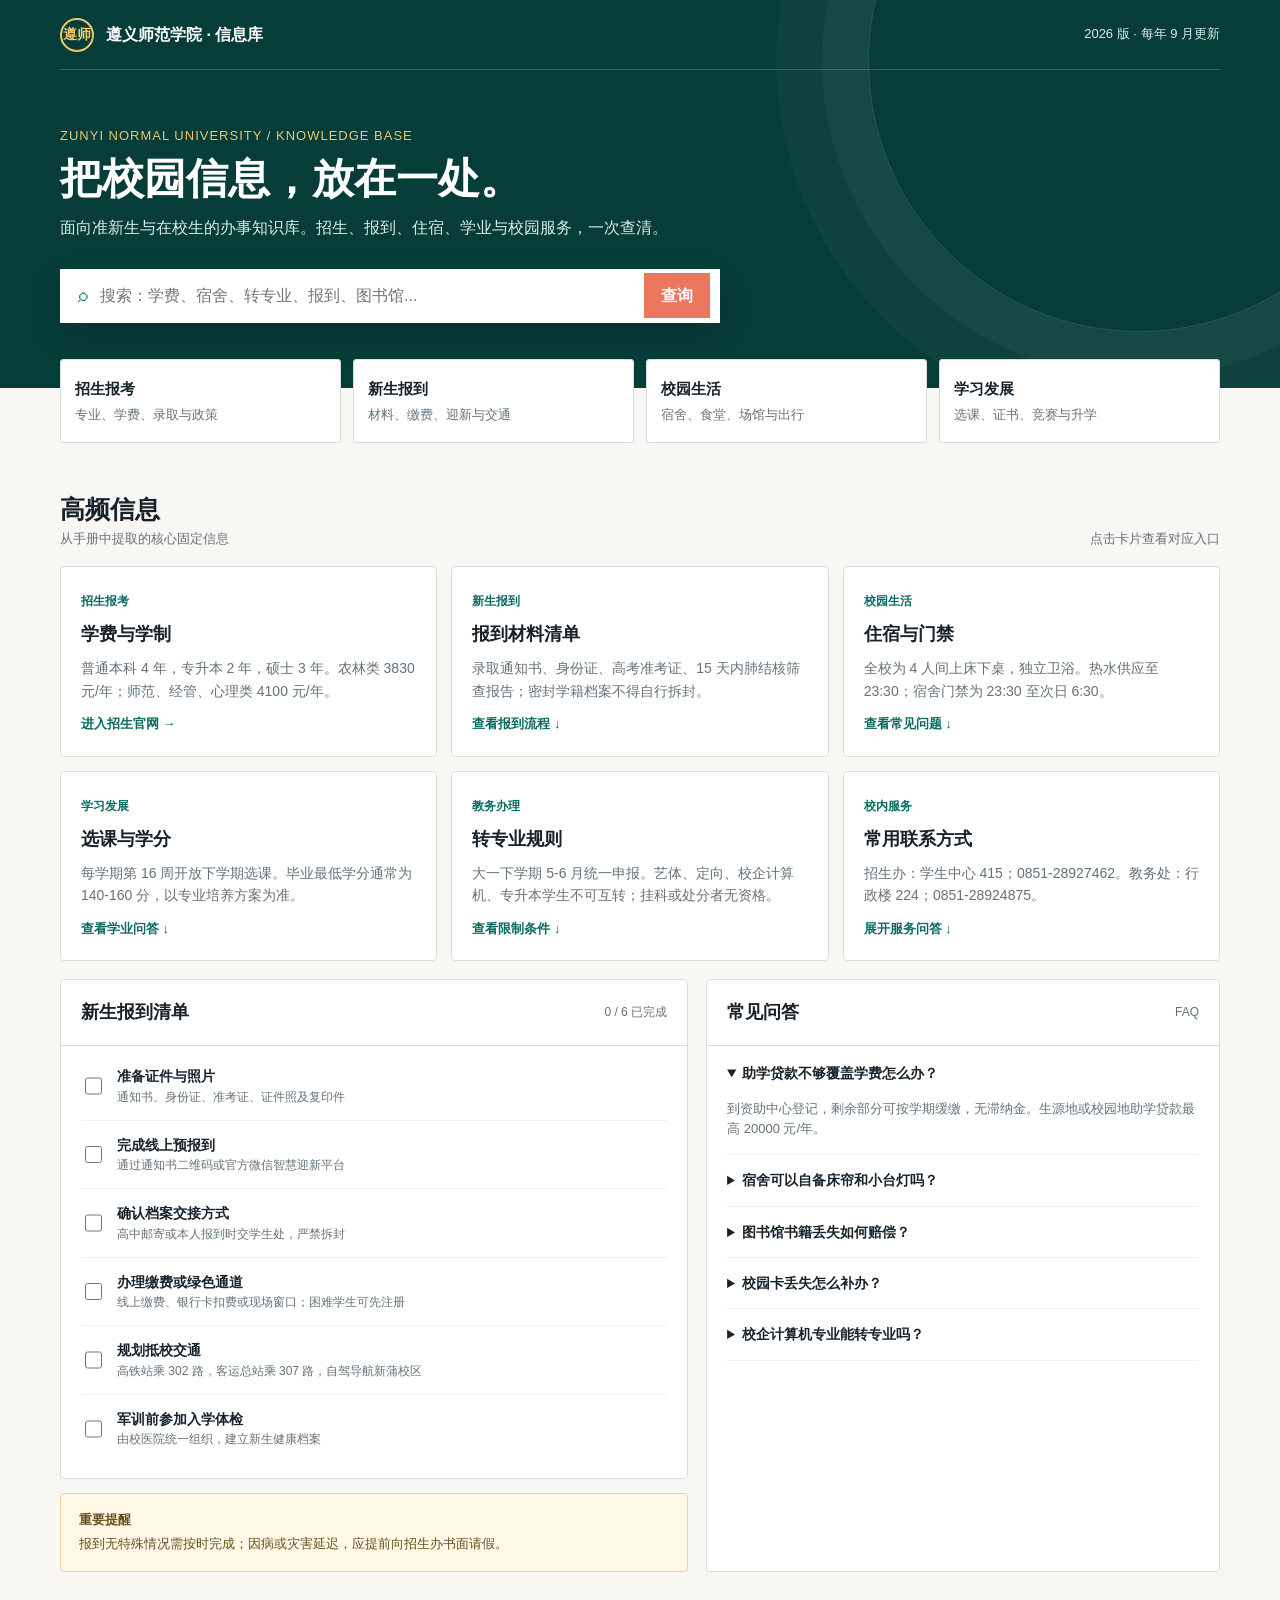
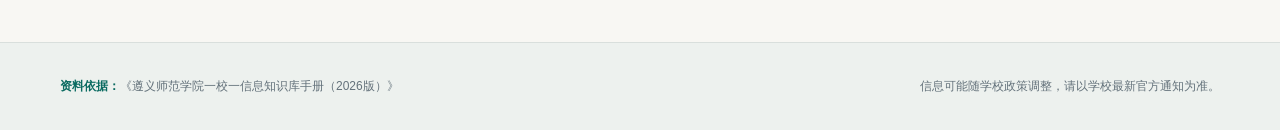
==== commit 1b03780e: "Add files via upload" ====
--- a/index.html
+++ b/index.html
@@ -1,203 +1,73 @@
-<!DOCTYPE html>
+<!doctype html>
 <html lang="zh-CN">
 <head>
-<meta charset="UTF-8">
-<meta name="viewport" content="width=device-width, initial-scale=1.0">
-<title>遵义师范学院一校一信息知识库</title>
-<link rel="stylesheet" href="assets/style.css">
+  <meta charset="UTF-8" />
+  <meta name="viewport" content="width=device-width, initial-scale=1.0" />
+  <title>遵义师范学院 | 一校一信息库</title>
+  <style>
+    :root { --ink:#17222b; --muted:#64727b; --paper:#f8f7f3; --line:#d9dfdc; --green:#0b6b61; --deep:#073d39; --coral:#ed765f; --gold:#e9b950; }
+    *{box-sizing:border-box} body{margin:0;font-family:"Microsoft YaHei","PingFang SC",sans-serif;color:var(--ink);background:var(--paper);line-height:1.6} button,input{font:inherit}
+    .top{background:var(--deep);color:#fff;min-height:370px;position:relative;overflow:hidden}.top:after{content:"";position:absolute;width:540px;height:540px;border:1px solid rgba(255,255,255,.13);border-radius:50%;right:-130px;top:-210px;box-shadow:0 0 0 46px rgba(255,255,255,.04),0 0 0 92px rgba(255,255,255,.025)}
+    nav,.hero,main,.foot-inner{width:min(1160px,calc(100% - 40px));margin:auto;position:relative;z-index:1}nav{height:70px;display:flex;align-items:center;justify-content:space-between;border-bottom:1px solid rgba(255,255,255,.18)}.brand{display:flex;gap:12px;align-items:center;font-weight:700}.seal{width:34px;height:34px;border:2px solid #e9c66e;border-radius:50%;display:grid;place-items:center;font-size:14px;color:#e9c66e}.version{font-size:13px;color:#d9ebe7}
+    .hero{padding:56px 0 65px}.eyebrow{font-size:13px;color:#e9c66e;letter-spacing:1px}.hero h1{font-family:Georgia,"Songti SC",serif;letter-spacing:0;margin:8px 0 12px;font-size:42px;line-height:1.15}.hero p{margin:0;max-width:650px;color:#d9ebe7}.search{margin-top:28px;background:#fff;display:flex;align-items:center;max-width:660px;height:54px;padding:0 10px 0 18px;box-shadow:0 12px 30px rgba(0,0,0,.15)}.search span{color:var(--green);font-size:19px}.search input{border:0;outline:0;flex:1;padding:0 12px;color:var(--ink);min-width:0}.search button{border:0;background:var(--coral);color:#fff;padding:10px 17px;cursor:pointer;font-weight:700}
+    main{padding:32px 0 70px}.quick{display:grid;grid-template-columns:repeat(4,1fr);gap:12px;margin-top:-61px;position:relative;z-index:2}.quick button{border:1px solid var(--line);border-radius:3px;background:#fff;padding:17px 14px;text-align:left;cursor:pointer;transition:.2s;color:var(--ink)}.quick button:hover,.quick button.active{border-color:var(--green);background:#eef6f4;transform:translateY(-2px)}.quick strong{display:block;font-size:15px}.quick small{display:block;color:var(--muted);margin-top:3px}
+    .section-head{display:flex;align-items:end;justify-content:space-between;margin:46px 0 16px}.section-head h2{margin:0;font-size:25px;letter-spacing:0}.section-head p{margin:0;color:var(--muted);font-size:13px}.cards{display:grid;grid-template-columns:repeat(3,1fr);gap:14px}.card{background:#fff;border:1px solid var(--line);padding:20px;min-height:185px;border-radius:4px}.tag{font-size:12px;font-weight:700;color:var(--green)}.card h3{margin:8px 0;font-size:18px;letter-spacing:0}.card p{font-size:14px;color:var(--muted);margin:0}.card a{display:inline-block;color:var(--green);font-size:13px;font-weight:700;margin-top:12px;text-decoration:none}
+    .workspace{display:grid;grid-template-columns:1.1fr .9fr;gap:18px;margin-top:18px}.panel{background:#fff;border:1px solid var(--line);border-radius:4px}.panel-title{padding:18px 20px;border-bottom:1px solid var(--line);display:flex;justify-content:space-between;align-items:center}.panel-title h3{margin:0;font-size:18px}.count{font-size:12px;color:var(--muted)}.checklist{padding:6px 20px 15px}.check{display:flex;gap:12px;padding:13px 0;border-bottom:1px solid #eef0ee;cursor:pointer}.check:last-child{border:0}.check input{accent-color:var(--green);width:17px;flex:0 0 17px}.check b{display:block;font-size:14px}.check span{display:block;color:var(--muted);font-size:12px}.notice{background:#fff8e7;border:1px solid #eed396;border-radius:4px;padding:16px 18px;margin-top:14px;color:#64511e;font-size:13px}.notice b{display:block;margin-bottom:4px}
+    .faq{padding:2px 20px 14px}.faq details{border-bottom:1px solid #edf0ee}.faq summary{padding:14px 0;cursor:pointer;font-weight:700;font-size:14px}.faq p{color:var(--muted);font-size:13px;margin:0 0 14px}.result{display:none;margin-top:30px}.result.show{display:block}.result-grid{display:grid;grid-template-columns:repeat(3,1fr);gap:12px}.result-item{padding:16px;background:#fff;border-left:3px solid var(--coral);font-size:14px}.hidden{display:none!important}
+    footer{background:#edf1ee;border-top:1px solid var(--line);color:var(--muted);font-size:12px}.foot-inner{padding:22px 0;display:flex;justify-content:space-between;gap:16px}.source{color:var(--green);font-weight:700}
+    @media(max-width:780px){.top{min-height:355px}.hero h1{font-size:31px}.quick{grid-template-columns:repeat(2,1fr)}.cards,.result-grid{grid-template-columns:1fr}.workspace{grid-template-columns:1fr}.section-head{align-items:start;gap:8px;flex-direction:column}.version{display:none}.foot-inner{display:block}.foot-inner p{margin:6px 0}}
+  </style>
 </head>
 <body>
-
-<header class="topbar">
-  <div class="topbar-inner">
-    <div class="brand"><span class="mark">遵</span>遵义师范学院&nbsp;一校一信息知识库</div>
-    <nav class="main-nav" id="mainNav">
-      <ul>
-        <li><a href="index.html" class="active">首页</a></li>
-        <li><a href="admission.html">招生</a></li>
-        <li><a href="freshman.html">新生</a></li>
-        <li><a href="campus.html">校园</a></li>
-        <li><a href="academic.html">学业</a></li>
-        <li><a href="faq.html">FAQ</a></li>
-      </ul>
-    </nav>
-    <button class="hamburger" id="hamburgerBtn" aria-label="菜单"><span></span></button>
-  </div>
-</header>
-
-<div id="top"></div>
-
-<section class="banner">
-  <h1>遵义师范学院一校一信息知识库</h1>
-  <p class="subtitle">校园信息智能服务平台</p>
-  <div class="slogan">
-    <span>招生・入学</span><span>校园生活</span><span>学业发展</span><span>办事指南</span>
-  </div>
-</section>
-
-<section class="search-section">
-  <div class="search-box">
-    <input type="text" id="searchInput" placeholder="搜索：宿舍 / 奖学金 / 四六级">
-    <button id="searchBtn">搜索</button>
-  </div>
-  <p class="search-hint">输入关键词即可在左侧知识库中实时筛选相关条目</p>
-  <div class="no-result" id="noResult">暂无相关内容，换个关键词试试～</div>
-</section>
-
-<div class="layout">
-
-  <!-- 左侧功能菜单 -->
-  <aside>
-    <p class="sidebar-heading">知识库分类</p>
-
-    <div class="menu-card" data-keywords="招生 报考 专业 学费 政策 录取 分数线">
-      <div class="menu-card-head">
-        <div class="menu-icon">🎓</div>
-        <div class="menu-title-wrap">
-          <div class="menu-title">招生报考</div>
-          <div class="menu-sub">专业、学费、政策</div>
-        </div>
-        <div class="menu-caret">▾</div>
+  <header class="top">
+    <nav><div class="brand"><div class="seal">遵师</div><span>遵义师范学院 · 信息库</span></div><span class="version">2026 版 · 每年 9 月更新</span></nav>
+    <div class="hero"><div class="eyebrow">ZUNYI NORMAL UNIVERSITY / KNOWLEDGE BASE</div><h1>把校园信息，放在一处。</h1><p>面向准新生与在校生的办事知识库。招生、报到、住宿、学业与校园服务，一次查清。</p><div class="search"><span>⌕</span><input id="search" type="search" placeholder="搜索：学费、宿舍、转专业、报到、图书馆..." /><button id="searchBtn">查询</button></div></div>
+  </header>
+  <main>
+    <section class="quick" aria-label="快速入口">
+      <button data-filter="招生"><strong>招生报考</strong><small>专业、学费、录取与政策</small></button>
+      <button data-filter="报到"><strong>新生报到</strong><small>材料、缴费、迎新与交通</small></button>
+      <button data-filter="校园"><strong>校园生活</strong><small>宿舍、食堂、场馆与出行</small></button>
+      <button data-filter="学业"><strong>学习发展</strong><small>选课、证书、竞赛与升学</small></button>
+    </section>
+    <section id="info">
+      <div class="section-head"><div><h2>高频信息</h2><p>从手册中提取的核心固定信息</p></div><p>点击卡片查看对应入口</p></div>
+      <div class="cards" id="cards">
+        <article class="card" data-tags="招生 学费 住宿费 专业"><span class="tag">招生报考</span><h3>学费与学制</h3><p>普通本科 4 年，专升本 2 年，硕士 3 年。农林类 3830 元/年；师范、经管、心理类 4100 元/年。</p><a href="https://www.zync.edu.cn/zsxx/" target="_blank" rel="noreferrer">进入招生官网 →</a></article>
+        <article class="card" data-tags="报到 材料 迎新 档案"><span class="tag">新生报到</span><h3>报到材料清单</h3><p>录取通知书、身份证、高考准考证、15 天内肺结核筛查报告；密封学籍档案不得自行拆封。</p><a href="#checklist">查看报到流程 ↓</a></article>
+        <article class="card" data-tags="校园 宿舍 热水 门禁"><span class="tag">校园生活</span><h3>住宿与门禁</h3><p>全校为 4 人间上床下桌，独立卫浴。热水供应至 23:30；宿舍门禁为 23:30 至次日 6:30。</p><a href="#faq">查看常见问题 ↓</a></article>
+        <article class="card" data-tags="学业 选课 教务 喜鹊儿"><span class="tag">学习发展</span><h3>选课与学分</h3><p>每学期第 16 周开放下学期选课。毕业最低学分通常为 140-160 分，以专业培养方案为准。</p><a href="#faq">查看学业问答 ↓</a></article>
+        <article class="card" data-tags="转专业 申请 教务"><span class="tag">教务办理</span><h3>转专业规则</h3><p>大一下学期 5-6 月统一申报。艺体、定向、校企计算机、专升本学生不可互转；挂科或处分者无资格。</p><a href="#faq">查看限制条件 ↓</a></article>
+        <article class="card" data-tags="电话 联系 招生 教务 后勤"><span class="tag">校内服务</span><h3>常用联系方式</h3><p>招生办：学生中心 415；0851-28927462。教务处：行政楼 224；0851-28924875。</p><a href="#faq">展开服务问答 ↓</a></article>
       </div>
-      <div class="menu-card-body">
-        <ul>
-          <li><a href="admission.html#majors">专业设置与招生计划</a></li>
-          <li><a href="admission.html#fees">学费与住宿费标准</a></li>
-          <li><a href="admission.html#policy">招生政策与录取规则</a></li>
-          <li><a href="admission.html#consult">报考咨询方式</a></li>
-        </ul>
-      </div>
-    </div>
-
-    <div class="menu-card" data-keywords="新生 报到 缴费 档案 入学">
-      <div class="menu-card-head">
-        <div class="menu-icon">🧳</div>
-        <div class="menu-title-wrap">
-          <div class="menu-title">新生指南</div>
-          <div class="menu-sub">报到、缴费、档案</div>
-        </div>
-        <div class="menu-caret">▾</div>
-      </div>
-      <div class="menu-card-body">
-        <ul>
-          <li><a href="freshman.html#checkin">开学报到流程</a></li>
-          <li><a href="freshman.html#payment">学费缴纳方式</a></li>
-          <li><a href="freshman.html#archive">档案与户籍办理</a></li>
-          <li><a href="freshman.html#checklist">入学物品清单</a></li>
-        </ul>
-      </div>
-    </div>
-
-    <div class="menu-card" data-keywords="校园 宿舍 食堂 地图 生活">
-      <div class="menu-card-head">
-        <div class="menu-icon">🏫</div>
-        <div class="menu-title-wrap">
-          <div class="menu-title">校园生活</div>
-          <div class="menu-sub">宿舍、食堂、地图</div>
-        </div>
-        <div class="menu-caret">▾</div>
-      </div>
-      <div class="menu-card-body">
-        <ul>
-          <li><a href="campus.html#dorm">宿舍分配与设施</a></li>
-          <li><a href="campus.html#canteen">食堂与周边餐饮</a></li>
-          <li><a href="campus.html#map">校园地图与交通</a></li>
-          <li><a href="campus.html#card">校园卡与网络</a></li>
-        </ul>
-      </div>
-    </div>
-
-    <div class="menu-card" data-keywords="学业 考试 考研 竞赛 四六级 成长">
-      <div class="menu-card-head">
-        <div class="menu-icon">📚</div>
-        <div class="menu-title-wrap">
-          <div class="menu-title">学业成长</div>
-          <div class="menu-sub">考试、考研、竞赛</div>
-        </div>
-        <div class="menu-caret">▾</div>
-      </div>
-      <div class="menu-card-body">
-        <ul>
-          <li><a href="academic.html#cet">四六级与等级考试</a></li>
-          <li><a href="academic.html#postgrad">考研与升学指导</a></li>
-          <li><a href="academic.html#contest">学科竞赛与奖学金</a></li>
-          <li><a href="academic.html#warning">学业预警与帮扶</a></li>
-        </ul>
-      </div>
-    </div>
-
-    <div class="menu-card" data-keywords="faq 常见问题 查询">
-      <div class="menu-card-head">
-        <div class="menu-icon">❓</div>
-        <div class="menu-title-wrap">
-          <div class="menu-title">FAQ</div>
-          <div class="menu-sub">常见问题查询</div>
-        </div>
-        <div class="menu-caret">▾</div>
-      </div>
-      <div class="menu-card-body">
-        <ul>
-          <li><a href="faq.html#admission">招生相关问题</a></li>
-          <li><a href="faq.html#academic">学业相关问题</a></li>
-          <li><a href="faq.html#campus">校园生活问题</a></li>
-        </ul>
-      </div>
-    </div>
-  </aside>
-
-  <!-- 右侧内容展示区 -->
-  <main class="content-panel">
-
-    <div class="section-block">
-      <h2><span class="bar"></span>招生报考</h2>
-      <p>汇总各专业招生计划、学费住宿费标准及当年录取政策，帮助考生与家长提前了解报考信息。</p>
-      <div class="tag-row"><span>专业目录</span><span>学费标准</span><span>录取规则</span><span>招生计划</span></div>
-      <a class="read-more" href="admission.html">查看完整内容 →</a>
-    </div>
-
-    <div class="section-block">
-      <h2><span class="bar"></span>新生指南</h2>
-      <p>覆盖开学报到、学费缴纳、户籍档案转移等新生入学必备事项，一步步引导顺利完成入学手续。</p>
-      <div class="tag-row"><span>报到流程</span><span>缴费方式</span><span>档案办理</span></div>
-      <a class="read-more" href="freshman.html">查看完整内容 →</a>
-    </div>
-
-    <div class="section-block">
-      <h2><span class="bar"></span>校园生活</h2>
-      <p>宿舍分配、食堂与周边餐饮、校园地图与班车路线等实用生活信息，助力新生快速融入校园。</p>
-      <div class="tag-row"><span>宿舍</span><span>食堂</span><span>校园地图</span><span>校园卡</span></div>
-      <a class="read-more" href="campus.html">查看完整内容 →</a>
-    </div>
-
-    <div class="section-block">
-      <h2><span class="bar"></span>学业成长</h2>
-      <p>四六级与等级考试安排、考研升学指导、学科竞赛及奖学金评定信息，助力学业规划与发展。</p>
-      <div class="tag-row"><span>四六级</span><span>考研指导</span><span>学科竞赛</span><span>奖学金</span></div>
-      <a class="read-more" href="academic.html">查看完整内容 →</a>
-    </div>
-
-    <div class="section-block">
-      <h2><span class="bar"></span>FAQ 常见问题</h2>
-      <p>整理转专业申请、校园卡补办、成绩查询等高频问题解答，遇到疑问可先在此查找答案。</p>
-      <div class="tag-row"><span>转专业</span><span>校园卡</span><span>成绩查询</span></div>
-      <a class="read-more" href="faq.html">查看完整内容 →</a>
-    </div>
-
+    </section>
+    <section class="workspace">
+      <div><div class="panel" id="checklist"><div class="panel-title"><h3>新生报到清单</h3><span class="count" id="progress">0 / 6 已完成</span></div><div class="checklist">
+        <label class="check"><input type="checkbox"><div><b>准备证件与照片</b><span>通知书、身份证、准考证、证件照及复印件</span></div></label>
+        <label class="check"><input type="checkbox"><div><b>完成线上预报到</b><span>通过通知书二维码或官方微信智慧迎新平台</span></div></label>
+        <label class="check"><input type="checkbox"><div><b>确认档案交接方式</b><span>高中邮寄或本人报到时交学生处，严禁拆封</span></div></label>
+        <label class="check"><input type="checkbox"><div><b>办理缴费或绿色通道</b><span>线上缴费、银行卡扣费或现场窗口；困难学生可先注册</span></div></label>
+        <label class="check"><input type="checkbox"><div><b>规划抵校交通</b><span>高铁站乘 302 路，客运总站乘 307 路，自驾导航新蒲校区</span></div></label>
+        <label class="check"><input type="checkbox"><div><b>军训前参加入学体检</b><span>由校医院统一组织，建立新生健康档案</span></div></label>
+      </div></div><div class="notice"><b>重要提醒</b>报到无特殊情况需按时完成；因病或灾害延迟，应提前向招生办书面请假。</div></div>
+      <div class="panel" id="faq"><div class="panel-title"><h3>常见问答</h3><span class="count">FAQ</span></div><div class="faq">
+        <details open><summary>助学贷款不够覆盖学费怎么办？</summary><p>到资助中心登记，剩余部分可按学期缓缴，无滞纳金。生源地或校园地助学贷款最高 20000 元/年。</p></details>
+        <details><summary>宿舍可以自备床帘和小台灯吗？</summary><p>床帘允许，但不得遮挡消防通道；LED 低压小台灯合规，大功率灯具禁止。</p></details>
+        <details><summary>图书馆书籍丢失如何赔偿？</summary><p>按图书原价 2-5 倍赔偿，或自行购买同款新书归还。</p></details>
+        <details><summary>校园卡丢失怎么补办？</summary><p>至西区崇雅楼或东区笃学楼卡务中心挂失，12 元工本费，次日领取新卡。</p></details>
+        <details><summary>校企计算机专业能转专业吗？</summary><p>招生章程明确：计算机科学与技术（科大讯飞）入学后禁止转专业。</p></details>
+      </div></div>
+    </section>
+    <section class="result" id="results"><div class="section-head"><div><h2>检索结果</h2><p id="resultHint"></p></div></div><div class="result-grid" id="resultGrid"></div></section>
   </main>
-</div>
-
-<footer>
-  <p class="foot-title">遵义师范学院一校一信息知识库平台</p>
-  <p>贵州省遵义市新蒲新区大学城&nbsp;&nbsp;|&nbsp;&nbsp;服务时间：周一至周五 8:30–17:30</p>
-  <p>
-    <a href="#top">返回学校官网</a>
-    <span class="divider">·</span>
-    <a href="#top">黔ICP备XXXXXXXX号</a>
-  </p>
-</footer>
-
-<button class="to-top" id="toTopBtn" aria-label="回到顶部">↑</button>
-
-<script src="assets/main.js"></script>
+  <footer><div class="foot-inner"><p><span class="source">资料依据：</span>《遵义师范学院一校一信息知识库手册（2026版）》</p><p>信息可能随学校政策调整，请以学校最新官方通知为准。</p></div></footer>
+  <script>
+    const cards=[...document.querySelectorAll('.card')], search=document.querySelector('#search'), results=document.querySelector('#results'), grid=document.querySelector('#resultGrid'), hint=document.querySelector('#resultHint');
+    const updateProgress=()=>{const n=[...document.querySelectorAll('.check input:checked')].length;document.querySelector('#progress').textContent=`${n} / 6 已完成`;localStorage.setItem('zync-checks',JSON.stringify([...document.querySelectorAll('.check input')].map(x=>x.checked)))};
+    const saved=JSON.parse(localStorage.getItem('zync-checks')||'[]');document.querySelectorAll('.check input').forEach((x,i)=>{x.checked=!!saved[i];x.addEventListener('change',updateProgress)});updateProgress();
+    function runSearch(value){const q=value.trim().toLowerCase();if(!q){results.classList.remove('show');cards.forEach(c=>c.classList.remove('hidden'));return}const matched=cards.filter(c=>(c.innerText+' '+c.dataset.tags).toLowerCase().includes(q));cards.forEach(c=>c.classList.toggle('hidden',!matched.includes(c)));grid.innerHTML=matched.length?matched.map(c=>`<div class="result-item"><b>${c.querySelector('h3').textContent}</b><br>${c.querySelector('p').textContent}</div>`).join(''):'<div class="result-item">没有找到直接匹配的信息。可尝试“学费”“报到”“宿舍”“转专业”等关键词。</div>';hint.textContent=`“${value}”的相关内容`;results.classList.add('show');document.querySelector('#info').scrollIntoView({behavior:'smooth',block:'start'})}
+    document.querySelector('#searchBtn').onclick=()=>runSearch(search.value);search.addEventListener('keydown',e=>{if(e.key==='Enter')runSearch(search.value)});
+    document.querySelectorAll('.quick button').forEach(b=>b.onclick=()=>{document.querySelectorAll('.quick button').forEach(x=>x.classList.remove('active'));b.classList.add('active');search.value=b.dataset.filter;runSearch(b.dataset.filter)});
+  </script>
 </body>
 </html>
